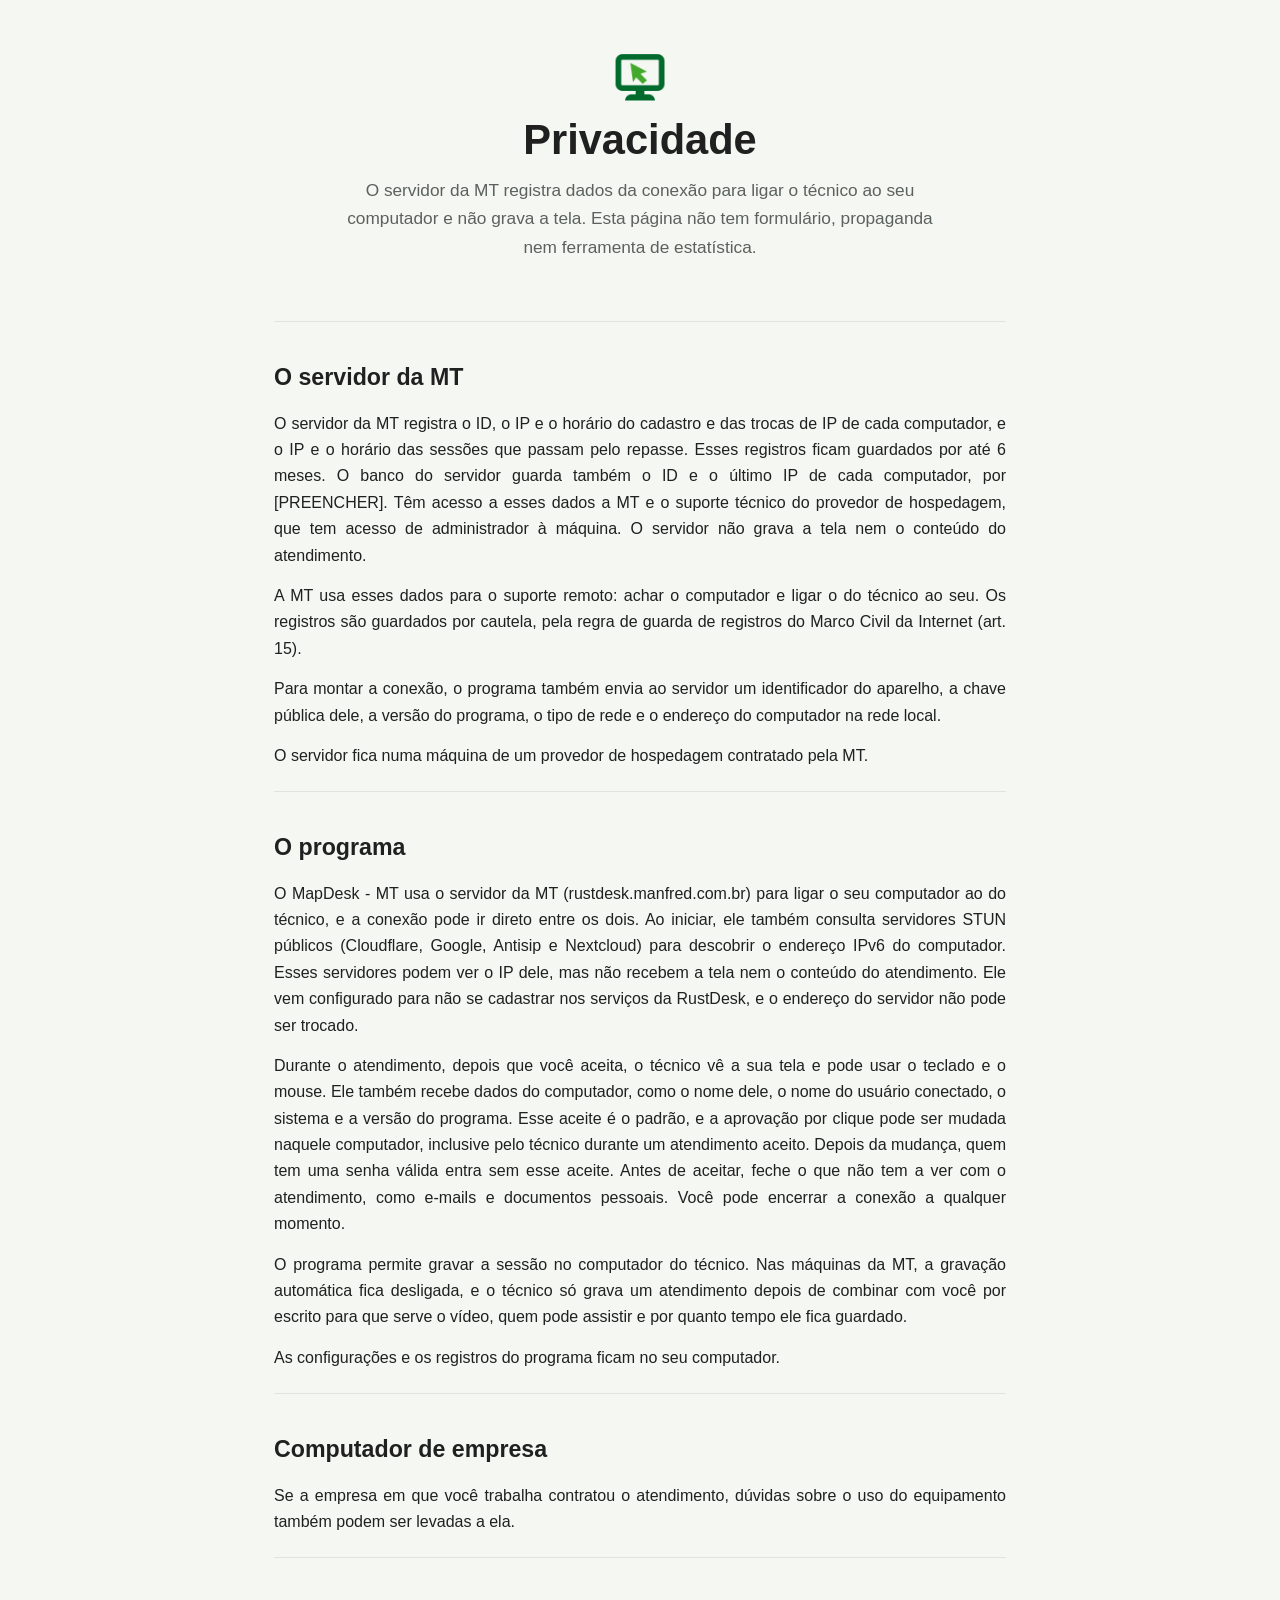
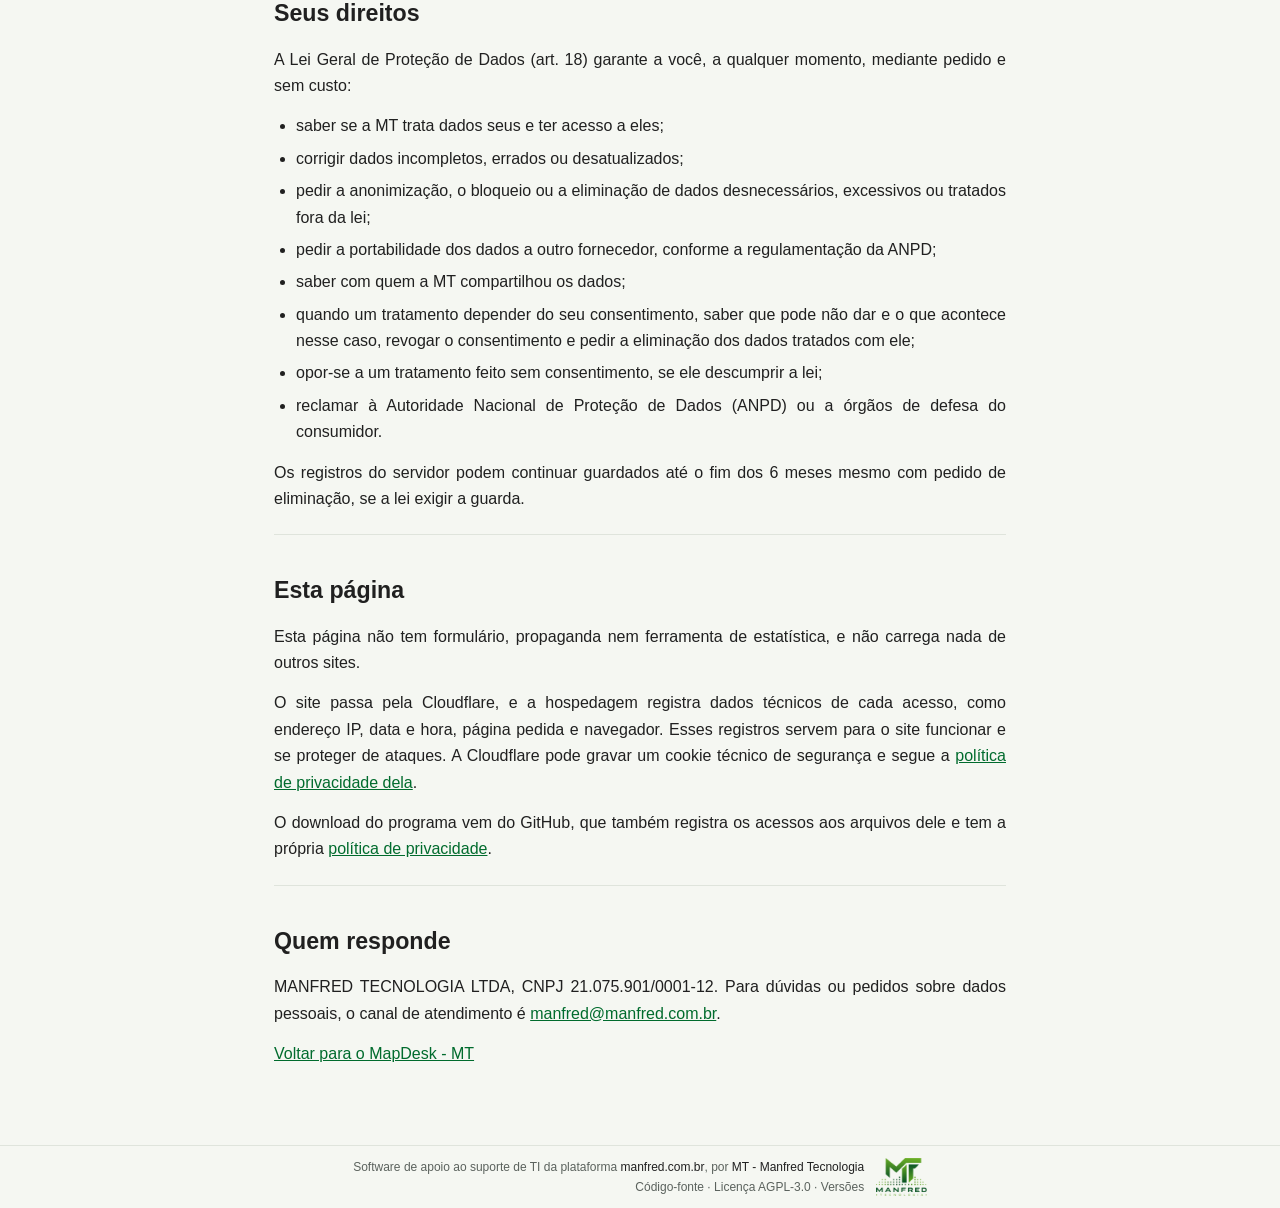
==== public/privacidade.html @ 46d17779 "Ajusta a pagina ao que o servidor registra de fato A conferencia do VPS-MT mostrou que o servidor na" ====
<!DOCTYPE html>
<html lang="pt-BR">
<head>
<meta charset="utf-8">
<meta name="viewport" content="width=device-width, initial-scale=1">
<title>Privacidade - MapDesk - MT</title>
<meta name="description" content="O que o MapDesk - MT, o servidor da MT e esta página fazem com dados: o servidor registra ID, IP e horário do cadastro e das sessões por repasse, e não grava a tela.">
<link rel="icon" type="image/png" href="imagens/mapdesk.png">
<link rel="canonical" href="https://mapdesk.manfred.com.br/privacidade.html">
<link rel="stylesheet" href="css/site.css">
</head>
<body>

<main>

<header class="topo">
  <a href="./"><img class="topo__simbolo" src="imagens/mapdesk.png" alt="MapDesk - MT, página inicial" width="56" height="56"></a>
  <h1>Privacidade</h1>
  <p class="topo__frase">O servidor da MT registra dados da conexão para ligar o técnico ao seu computador e não grava a tela. Esta página não tem formulário, propaganda nem ferramenta de estatística.</p>
</header>

<section>
  <h2>O servidor da MT</h2>
  <p>O servidor da MT registra o ID, o IP e o horário do cadastro e das trocas de IP de cada computador, e o IP e o horário das sessões que passam pelo repasse. Esses registros ficam guardados por até 6 meses. O banco do servidor guarda também o ID e o último IP de cada computador, por [PREENCHER]. Têm acesso a esses dados a MT e o suporte técnico do provedor de hospedagem, que tem acesso de administrador à máquina. O servidor não grava a tela nem o conteúdo do atendimento.</p>
  <p>A MT usa esses dados para o suporte remoto: achar o computador e ligar o do técnico ao seu. Os registros são guardados por cautela, pela regra de guarda de registros do Marco Civil da Internet (art. 15).</p>
  <p>Para montar a conexão, o programa também envia ao servidor um identificador do aparelho, a chave pública dele, a versão do programa, o tipo de rede e o endereço do computador na rede local.</p>
  <p>O servidor fica numa máquina de um provedor de hospedagem contratado pela MT.</p>
</section>

<section>
  <h2>O programa</h2>
  <p>O MapDesk - MT usa o servidor da MT (rustdesk.manfred.com.br) para ligar o seu computador ao do técnico, e a conexão pode ir direto entre os dois. Ao iniciar, ele também consulta servidores STUN públicos (Cloudflare, Google, Antisip e Nextcloud) para descobrir o endereço IPv6 do computador. Esses servidores podem ver o IP dele, mas não recebem a tela nem o conteúdo do atendimento. Ele vem configurado para não se cadastrar nos serviços da RustDesk, e o endereço do servidor não pode ser trocado.</p>
  <p>Durante o atendimento, depois que você aceita, o técnico vê a sua tela e pode usar o teclado e o mouse. Ele também recebe dados do computador, como o nome dele, o nome do usuário conectado, o sistema e a versão do programa. Esse aceite é o padrão, e a aprovação por clique pode ser mudada naquele computador, inclusive pelo técnico durante um atendimento aceito. Depois da mudança, quem tem uma senha válida entra sem esse aceite. Antes de aceitar, feche o que não tem a ver com o atendimento, como e-mails e documentos pessoais. Você pode encerrar a conexão a qualquer momento.</p>
  <p>O programa permite gravar a sessão no computador do técnico. Nas máquinas da MT, a gravação automática fica desligada, e o técnico só grava um atendimento depois de combinar com você por escrito para que serve o vídeo, quem pode assistir e por quanto tempo ele fica guardado.</p>
  <p>As configurações e os registros do programa ficam no seu computador.</p>
</section>

<section>
  <h2>Computador de empresa</h2>
  <p>Se a empresa em que você trabalha contratou o atendimento, dúvidas sobre o uso do equipamento também podem ser levadas a ela.</p>
</section>

<section>
  <h2>Seus direitos</h2>
  <p>A Lei Geral de Proteção de Dados (art. 18) garante a você, a qualquer momento, mediante pedido e sem custo:</p>
  <ul>
    <li>saber se a MT trata dados seus e ter acesso a eles;</li>
    <li>corrigir dados incompletos, errados ou desatualizados;</li>
    <li>pedir a anonimização, o bloqueio ou a eliminação de dados desnecessários, excessivos ou tratados fora da lei;</li>
    <li>pedir a portabilidade dos dados a outro fornecedor, conforme a regulamentação da ANPD;</li>
    <li>saber com quem a MT compartilhou os dados;</li>
    <li>quando um tratamento depender do seu consentimento, saber que pode não dar e o que acontece nesse caso, revogar o consentimento e pedir a eliminação dos dados tratados com ele;</li>
    <li>opor-se a um tratamento feito sem consentimento, se ele descumprir a lei;</li>
    <li>reclamar à Autoridade Nacional de Proteção de Dados (ANPD) ou a órgãos de defesa do consumidor.</li>
  </ul>
  <p>Os registros do servidor podem continuar guardados até o fim dos 6 meses mesmo com pedido de eliminação, se a lei exigir a guarda.</p>
</section>

<section>
  <h2>Esta página</h2>
  <p>Esta página não tem formulário, propaganda nem ferramenta de estatística, e não carrega nada de outros sites.</p>
  <p>O site passa pela Cloudflare, e a hospedagem registra dados técnicos de cada acesso, como endereço IP, data e hora, página pedida e navegador. Esses registros servem para o site funcionar e se proteger de ataques. A Cloudflare pode gravar um cookie técnico de segurança e segue a <a href="https://www.cloudflare.com/pt-br/privacypolicy/">política de privacidade dela</a>.</p>
  <p>O download do programa vem do GitHub, que também registra os acessos aos arquivos dele e tem a própria <a href="https://docs.github.com/pt/site-policy/privacy-policies/github-general-privacy-statement">política de privacidade</a>.</p>
</section>

<section>
  <h2>Quem responde</h2>
  <p>MANFRED TECNOLOGIA LTDA, CNPJ 21.075.901/0001-12. Para dúvidas ou pedidos sobre dados pessoais, o canal de atendimento é <a href="mailto:manfred@manfred.com.br">manfred@manfred.com.br</a>.</p>
  <p><a href="./">Voltar para o MapDesk - MT</a></p>
</section>

</main>

<footer class="rodape">
  <div class="rodape__base">
    <div class="rodape__credito">
      <p>Software de apoio ao suporte de TI da plataforma <a href="https://www.manfred.com.br" target="_blank" rel="noopener"><strong>manfred.com.br</strong></a>, por <a href="https://www.manfred.com.br" target="_blank" rel="noopener"><strong>MT - Manfred Tecnologia</strong></a></p>
      <p>
        <a href="https://github.com/manfredjr/mapdesk-mt/tree/1.5.0-mt.1">Código-fonte</a> &middot;
        <a href="https://github.com/manfredjr/mapdesk-mt/blob/1.5.0-mt.1/LICENCE">Licença AGPL-3.0</a> &middot;
        <a href="https://github.com/manfredjr/mapdesk-mt/releases">Versões</a>
      </p>
    </div>
    <a class="rodape__selo" href="https://www.manfred.com.br" target="_blank" rel="noopener" aria-label="MT - Manfred Tecnologia">
      <img src="imagens/mt-logo.png" alt="MT - Manfred Tecnologia" width="85" height="64" loading="lazy">
    </a>
  </div>
</footer>

</body>
</html>
---- public/css/site.css ----
/* Estilo do site do MapDesk-MT, copiado do MapDisk - MT e com as cores da família Map:
   coluna única e estreita, texto curto, superfícies planas. Sem script: a tela amplia por link. */
:root {
  --verde-escuro: #006B2D;
  --verde: #0F8F2F;
  --verde-medio: #43A92C;
  --verde-claro: #9AD52B;
  --fundo: #f5f7f2;
  --texto: #202020;
  --suave: #5b625d;
  --borda: #dfe4dc;
  --grafite: #202020;
  --branco: #ffffff;
}
*, *::before, *::after { box-sizing: border-box; margin: 0; padding: 0; }
body {
  font-family: -apple-system, BlinkMacSystemFont, "Segoe UI", Roboto, Arial, sans-serif;
  font-size: 16px; line-height: 1.65; color: var(--texto); background: var(--fundo);
  display: flex; flex-direction: column; min-height: 100vh;
}
main { flex: 1; width: 100%; max-width: 780px; margin: 0 auto; padding: 0 24px 56px; }
img { max-width: 100%; display: block; height: auto; }
a { color: var(--verde-escuro); }

/* Topo */
.topo { text-align: center; padding: 48px 0 32px; border-bottom: 1px solid var(--borda); }
.topo__simbolo { width: 56px; height: 56px; margin: 0 auto 12px; }
.topo h1 { font-size: 2.6rem; font-weight: 800; line-height: 1.15; margin-bottom: 12px; }
.topo__frase { color: var(--suave); font-size: 1.08rem; max-width: 34em; margin: 0 auto 28px; }
.tela { margin: 0 auto 28px; max-width: 680px; }
.tela a { display: block; cursor: zoom-in; }
.tela img { width: 100%; border-radius: 10px; border: 1px solid var(--borda); }
.tela figcaption { font-size: 0.85rem; color: var(--suave); margin-top: 8px; text-align: center; }
.acoes { display: flex; justify-content: center; flex-wrap: wrap; gap: 12px; margin-bottom: 14px; }
.btn { display: inline-block; padding: 12px 26px; border-radius: 6px; font-weight: 600; text-decoration: none; border: 1px solid var(--verde-escuro); }
.btn--primario { background: var(--verde-escuro); color: var(--branco); }
.btn--primario:hover { background: var(--verde); border-color: var(--verde); }
.btn--secundario { color: var(--verde-escuro); background: var(--branco); }
.btn--secundario:hover { background: var(--fundo); }
.nota { font-size: 0.85rem; color: var(--suave); }

/* Seções */
section { padding: 36px 0 8px; border-bottom: 1px solid var(--borda); }
section:last-of-type { border-bottom: 0; }
h2 { font-size: 1.45rem; font-weight: 700; margin-bottom: 14px; }
section p { margin-bottom: 14px; }
/* Texto corrido justificado, com hifenização pelo idioma da página (lang="pt-BR").
   O topo e o rodapé continuam centralizados. */
section p, section li { text-align: justify; hyphens: auto; -webkit-hyphens: auto; }
section .tela figcaption { text-align: center; }
.itens { display: grid; grid-template-columns: repeat(2, 1fr); gap: 18px 32px; margin-bottom: 24px; }
@media (max-width: 640px) { .itens { grid-template-columns: 1fr; } .topo h1 { font-size: 2.1rem; } section p, section li { text-align: left; } .topo .nota { font-size: 0.9rem; } }
.itens h3 { font-size: 1rem; font-weight: 700; margin-bottom: 2px; }
.itens p { color: var(--suave); font-size: 0.95rem; margin: 0; text-align: left; }
ol, ul { padding-left: 22px; margin-bottom: 14px; }
li { margin-bottom: 6px; }
pre { background: var(--grafite); color: #e8f5d8; border-radius: 8px; padding: 14px 16px; overflow-x: auto; margin-bottom: 16px; font: 0.9rem/1.6 Consolas, "Courier New", monospace; }

/* Rodapé: fundo da página, linha fina em cima, letra pequena na cor apagada e o logo da MT ao lado */
.rodape { border-top: 1px solid var(--borda); color: var(--suave); }
.rodape a { color: var(--suave); text-decoration: none; }
.rodape a:hover { text-decoration: underline; }
.rodape__base { padding: 12px 16px; font-size: 0.75rem; display: flex; align-items: center; justify-content: center; gap: 12px; flex-wrap: wrap; max-width: 780px; margin: 0 auto; }
.rodape__credito { text-align: right; line-height: 1.5; }
.rodape__credito p + p { margin-top: 2px; }
.rodape__credito strong { color: var(--texto); font-weight: 500; }
/* O logo tem a altura das duas linhas do crédito: 2 x 1.5em mais 2px entre elas. */
.rodape__selo { display: flex; align-items: center; }
.rodape__selo img { height: calc(3em + 2px); width: auto; }
@media (max-width: 600px) { .rodape__credito { text-align: center; } .rodape__selo { order: -1; } }

/* Aviso em destaque, com a faixa no verde do cursor do símbolo */
.aviso { border-left: 4px solid var(--verde-medio); padding-left: 14px; }
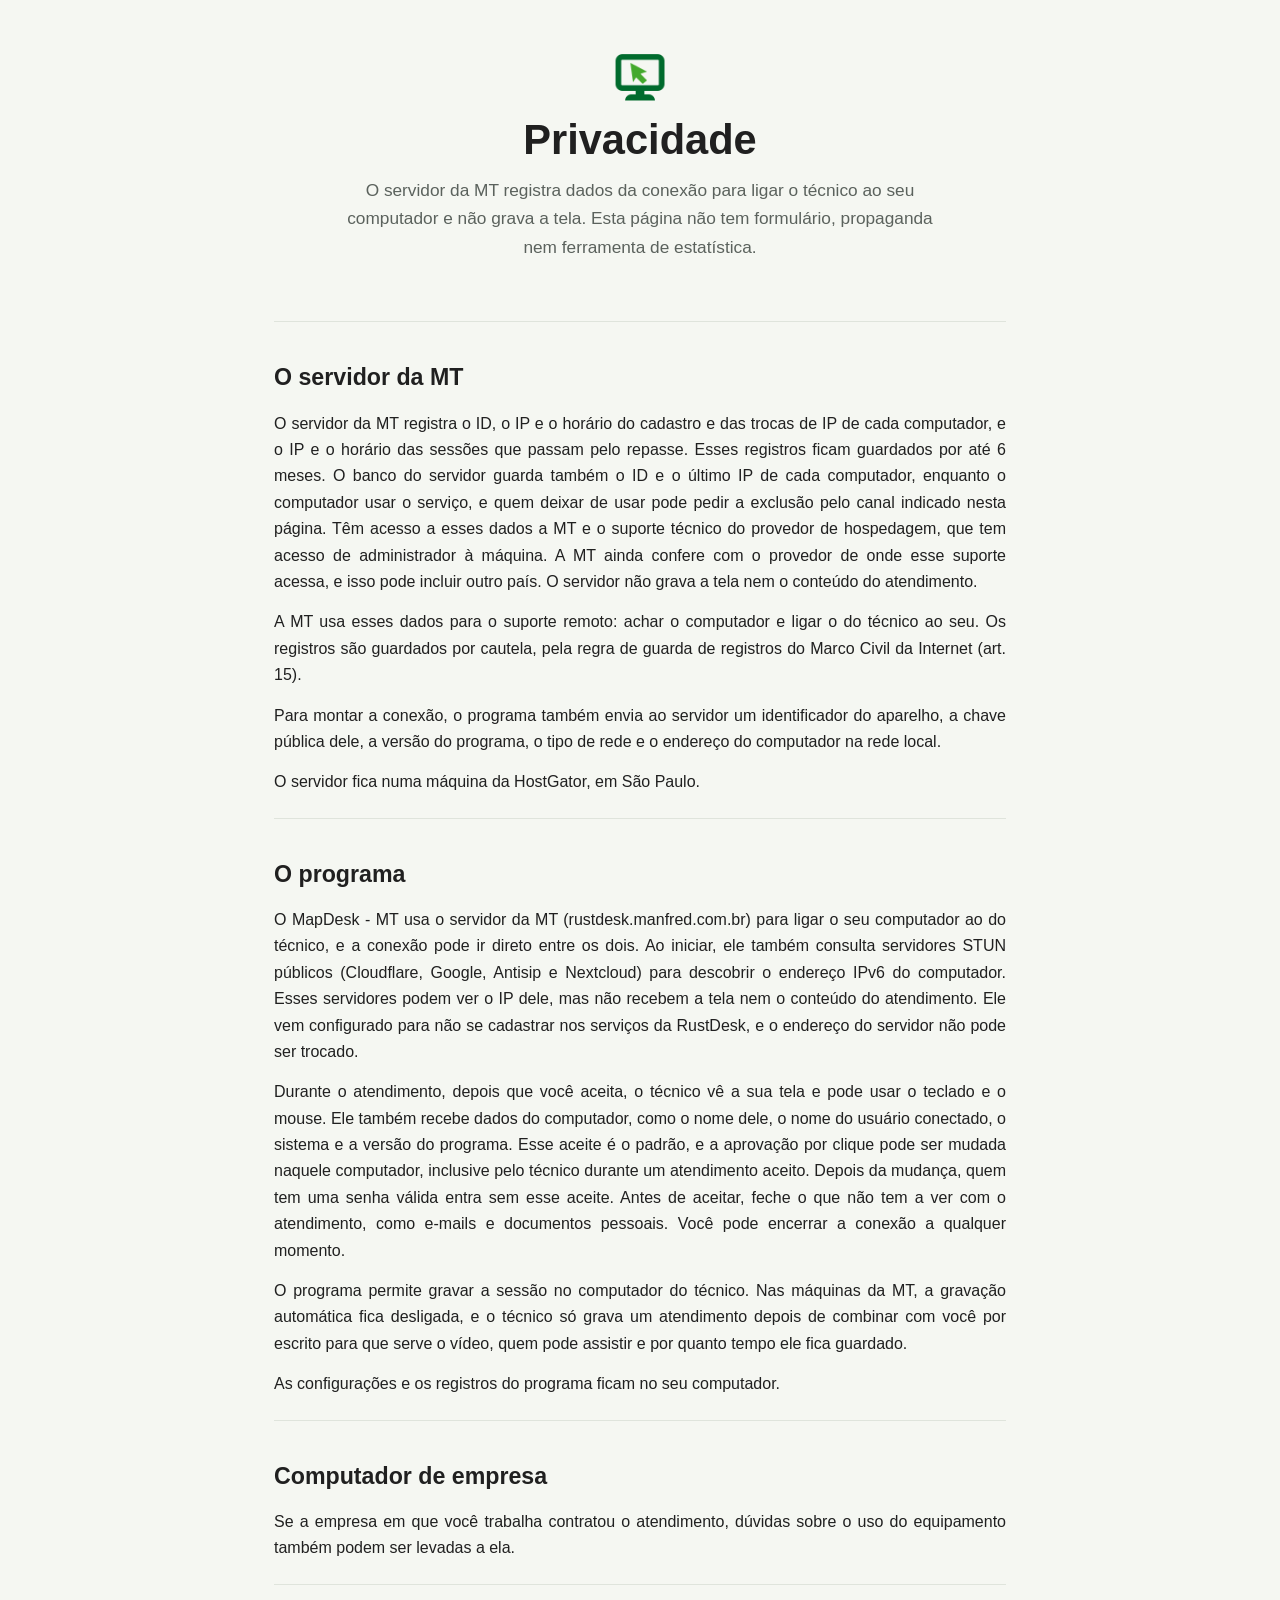
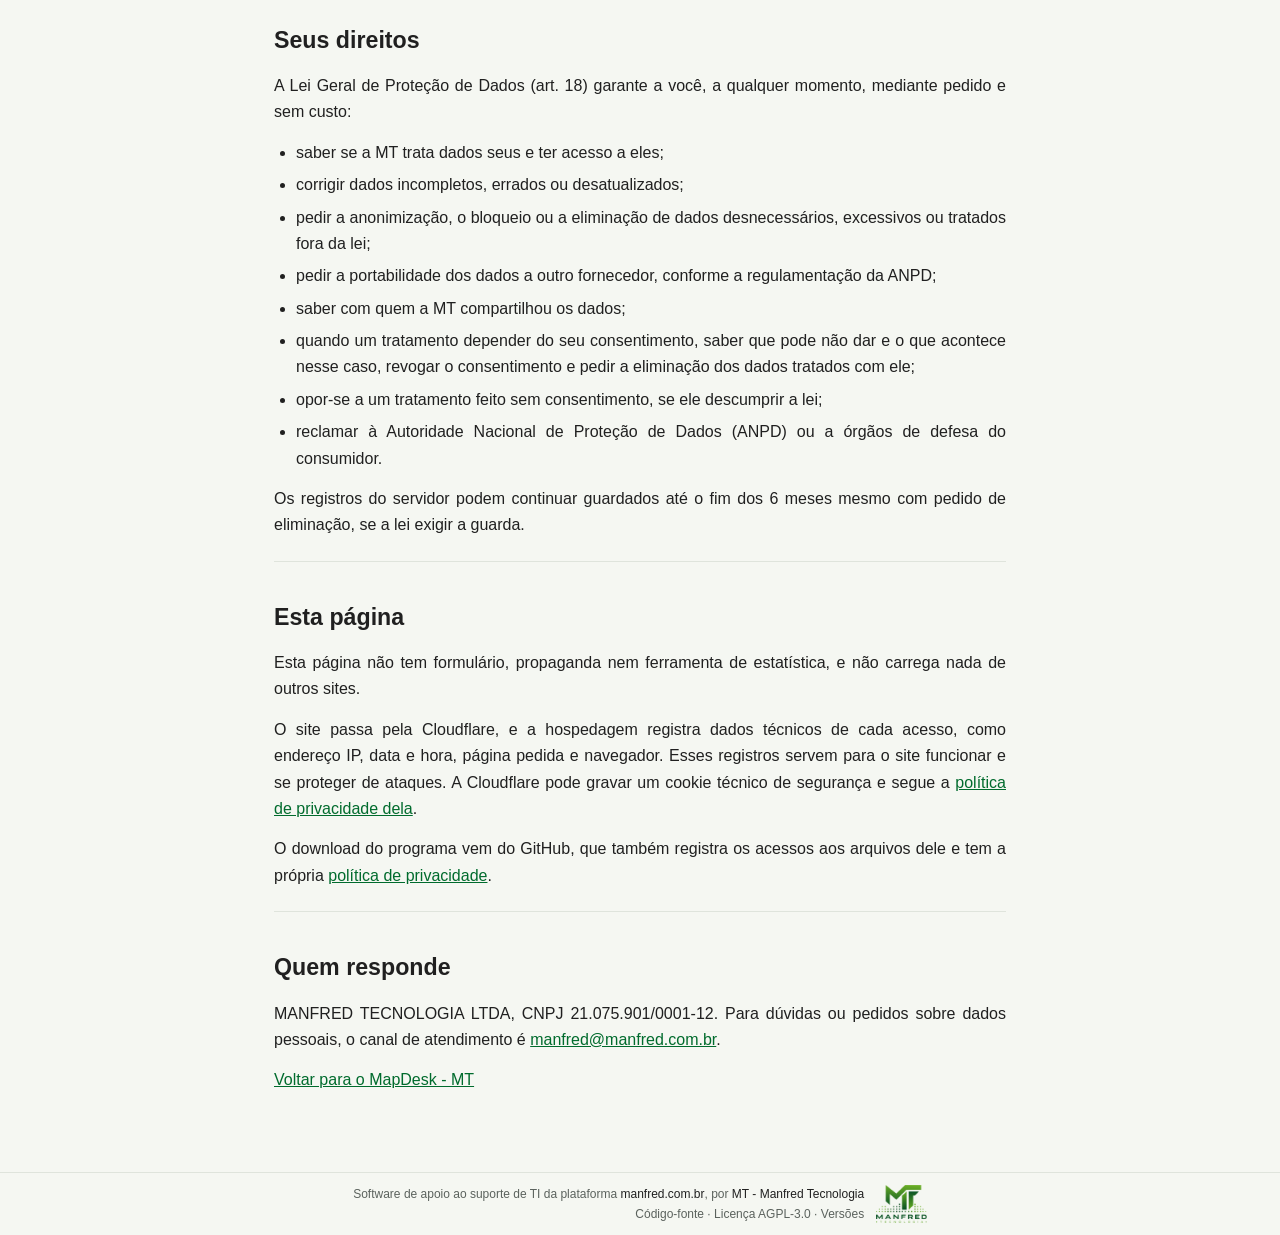
==== commit 6c6598d4: "Fecha os itens do portao que dependiam de texto Cria os avisos de terceiros, que passam a ir no paco" ====
--- a/public/privacidade.html
+++ b/public/privacidade.html
@@ -21,10 +21,10 @@
 
 <section>
   <h2>O servidor da MT</h2>
-  <p>O servidor da MT registra o ID, o IP e o horário do cadastro e das trocas de IP de cada computador, e o IP e o horário das sessões que passam pelo repasse. Esses registros ficam guardados por até 6 meses. O banco do servidor guarda também o ID e o último IP de cada computador, por [PREENCHER]. Têm acesso a esses dados a MT e o suporte técnico do provedor de hospedagem, que tem acesso de administrador à máquina. O servidor não grava a tela nem o conteúdo do atendimento.</p>
+  <p>O servidor da MT registra o ID, o IP e o horário do cadastro e das trocas de IP de cada computador, e o IP e o horário das sessões que passam pelo repasse. Esses registros ficam guardados por até 6 meses. O banco do servidor guarda também o ID e o último IP de cada computador, enquanto o computador usar o serviço, e quem deixar de usar pode pedir a exclusão pelo canal indicado nesta página. Têm acesso a esses dados a MT e o suporte técnico do provedor de hospedagem, que tem acesso de administrador à máquina. A MT ainda confere com o provedor de onde esse suporte acessa, e isso pode incluir outro país. O servidor não grava a tela nem o conteúdo do atendimento.</p>
   <p>A MT usa esses dados para o suporte remoto: achar o computador e ligar o do técnico ao seu. Os registros são guardados por cautela, pela regra de guarda de registros do Marco Civil da Internet (art. 15).</p>
   <p>Para montar a conexão, o programa também envia ao servidor um identificador do aparelho, a chave pública dele, a versão do programa, o tipo de rede e o endereço do computador na rede local.</p>
-  <p>O servidor fica numa máquina de um provedor de hospedagem contratado pela MT.</p>
+  <p>O servidor fica numa máquina da HostGator, em São Paulo.</p>
 </section>
 
 <section>
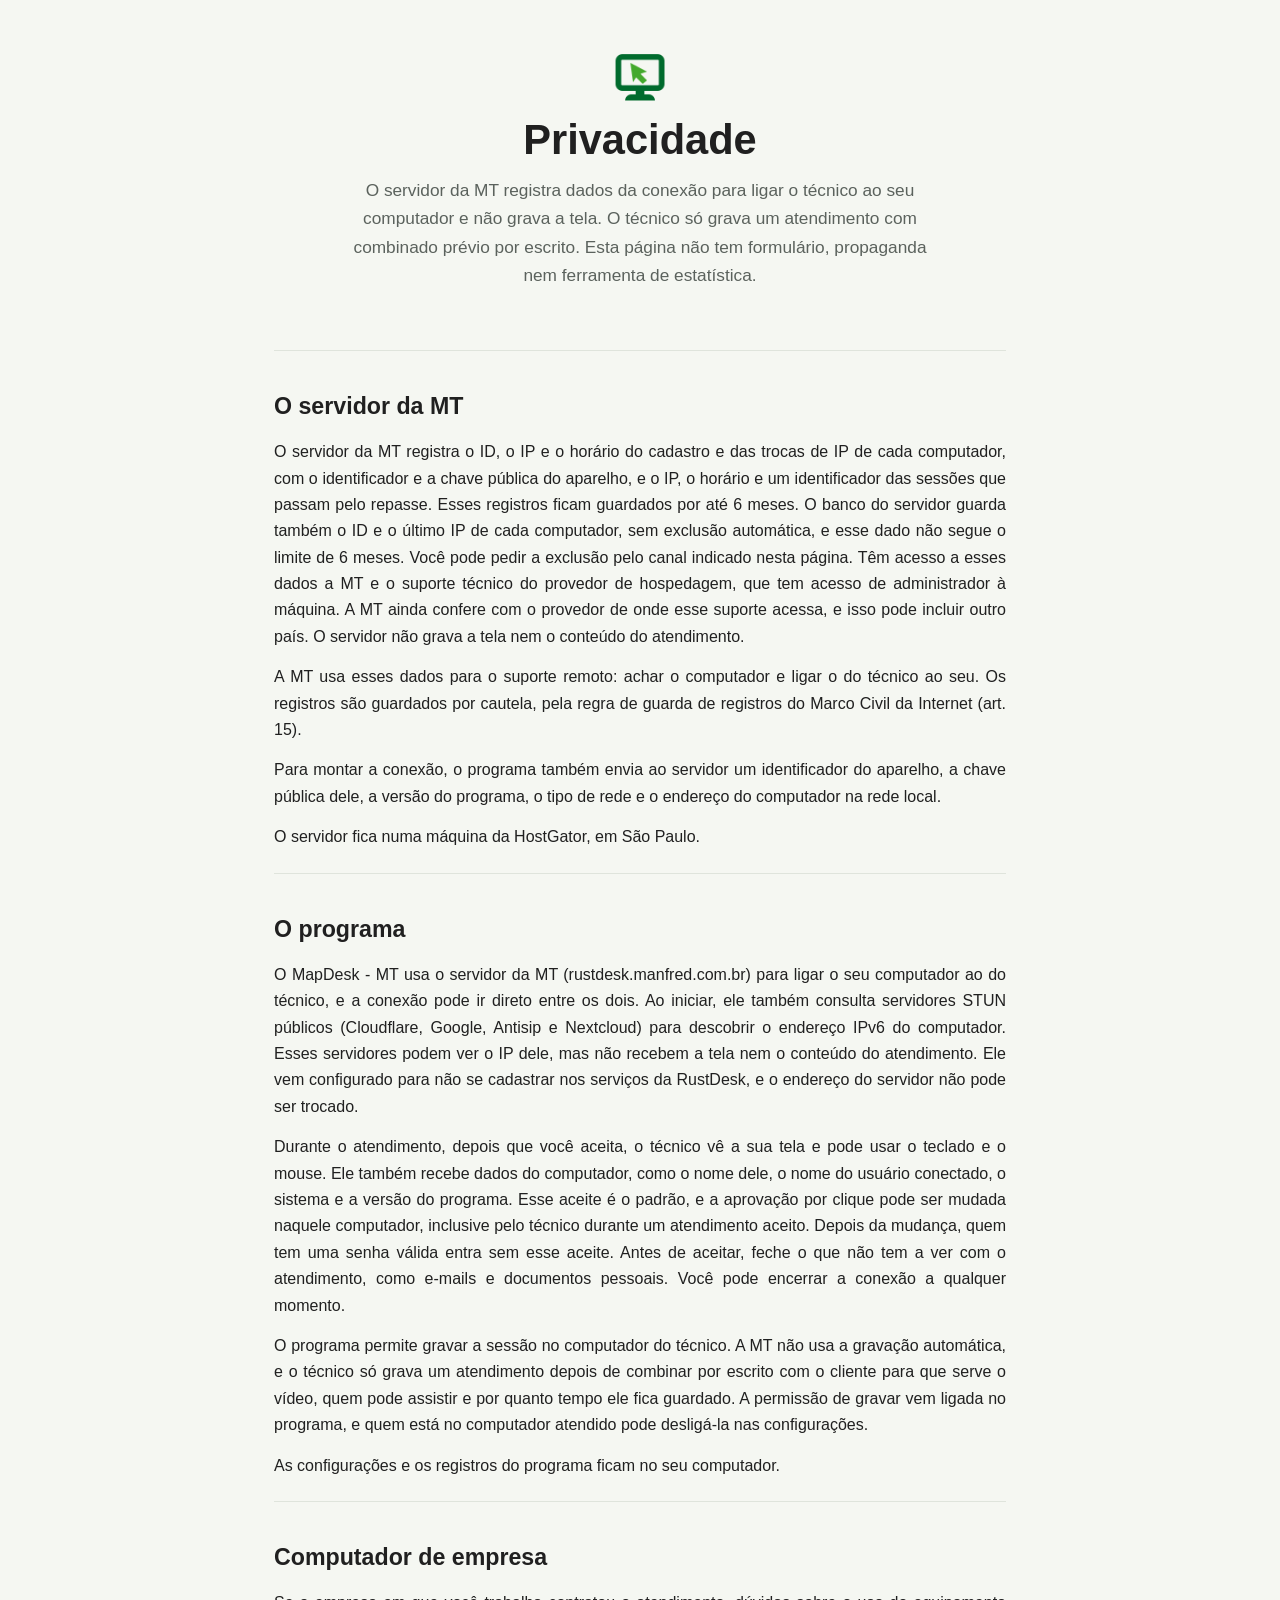
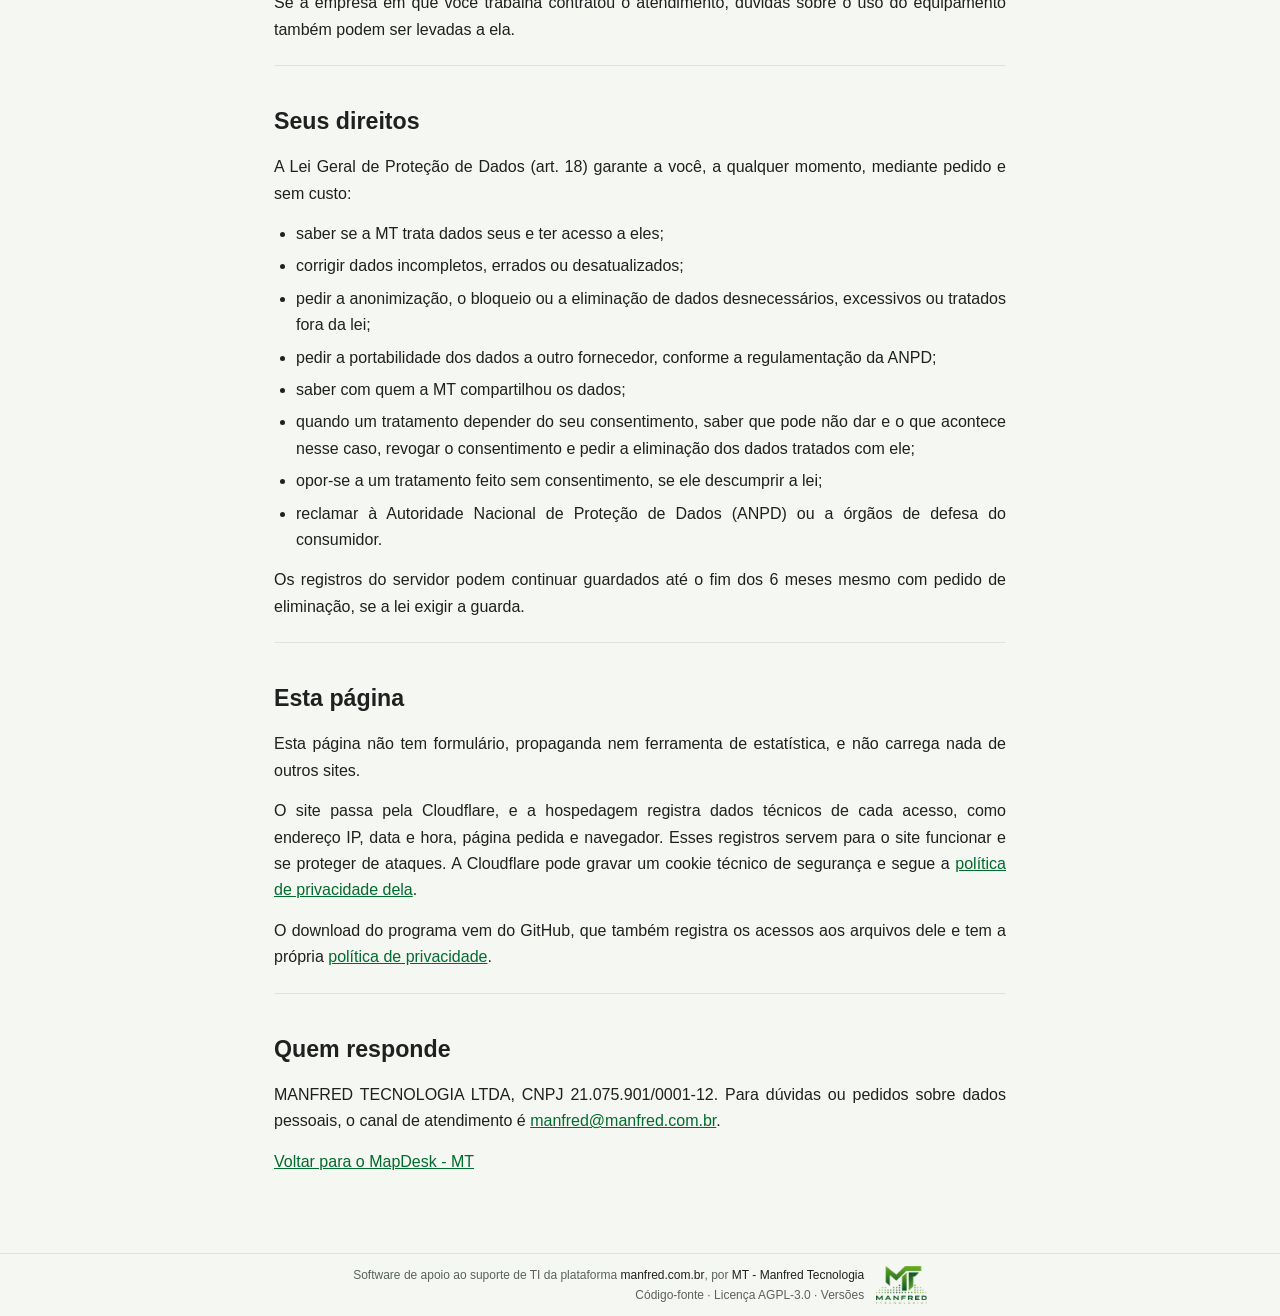
==== commit 0e86cd77: "Corrige o que a revisao do portao apontou A pagina deixa de prometer prazo e estado que nao foram co" ====
--- a/public/privacidade.html
+++ b/public/privacidade.html
@@ -4,7 +4,7 @@
 <meta charset="utf-8">
 <meta name="viewport" content="width=device-width, initial-scale=1">
 <title>Privacidade - MapDesk - MT</title>
-<meta name="description" content="O que o MapDesk - MT, o servidor da MT e esta página fazem com dados: o servidor registra ID, IP e horário do cadastro e das sessões por repasse, e não grava a tela.">
+<meta name="description" content="O que o MapDesk - MT, o servidor da MT e esta página fazem com dados: o servidor registra ID, IP e horário do cadastro e das trocas de IP, e IP e horário das sessões por repasse. Ele não grava a tela, e o técnico só grava com combinado por escrito.">
 <link rel="icon" type="image/png" href="imagens/mapdesk.png">
 <link rel="canonical" href="https://mapdesk.manfred.com.br/privacidade.html">
 <link rel="stylesheet" href="css/site.css">
@@ -16,12 +16,12 @@
 <header class="topo">
   <a href="./"><img class="topo__simbolo" src="imagens/mapdesk.png" alt="MapDesk - MT, página inicial" width="56" height="56"></a>
   <h1>Privacidade</h1>
-  <p class="topo__frase">O servidor da MT registra dados da conexão para ligar o técnico ao seu computador e não grava a tela. Esta página não tem formulário, propaganda nem ferramenta de estatística.</p>
+  <p class="topo__frase">O servidor da MT registra dados da conexão para ligar o técnico ao seu computador e não grava a tela. O técnico só grava um atendimento com combinado prévio por escrito. Esta página não tem formulário, propaganda nem ferramenta de estatística.</p>
 </header>
 
 <section>
   <h2>O servidor da MT</h2>
-  <p>O servidor da MT registra o ID, o IP e o horário do cadastro e das trocas de IP de cada computador, e o IP e o horário das sessões que passam pelo repasse. Esses registros ficam guardados por até 6 meses. O banco do servidor guarda também o ID e o último IP de cada computador, enquanto o computador usar o serviço, e quem deixar de usar pode pedir a exclusão pelo canal indicado nesta página. Têm acesso a esses dados a MT e o suporte técnico do provedor de hospedagem, que tem acesso de administrador à máquina. A MT ainda confere com o provedor de onde esse suporte acessa, e isso pode incluir outro país. O servidor não grava a tela nem o conteúdo do atendimento.</p>
+  <p>O servidor da MT registra o ID, o IP e o horário do cadastro e das trocas de IP de cada computador, com o identificador e a chave pública do aparelho, e o IP, o horário e um identificador das sessões que passam pelo repasse. Esses registros ficam guardados por até 6 meses. O banco do servidor guarda também o ID e o último IP de cada computador, sem exclusão automática, e esse dado não segue o limite de 6 meses. Você pode pedir a exclusão pelo canal indicado nesta página. Têm acesso a esses dados a MT e o suporte técnico do provedor de hospedagem, que tem acesso de administrador à máquina. A MT ainda confere com o provedor de onde esse suporte acessa, e isso pode incluir outro país. O servidor não grava a tela nem o conteúdo do atendimento.</p>
   <p>A MT usa esses dados para o suporte remoto: achar o computador e ligar o do técnico ao seu. Os registros são guardados por cautela, pela regra de guarda de registros do Marco Civil da Internet (art. 15).</p>
   <p>Para montar a conexão, o programa também envia ao servidor um identificador do aparelho, a chave pública dele, a versão do programa, o tipo de rede e o endereço do computador na rede local.</p>
   <p>O servidor fica numa máquina da HostGator, em São Paulo.</p>
@@ -31,7 +31,7 @@
   <h2>O programa</h2>
   <p>O MapDesk - MT usa o servidor da MT (rustdesk.manfred.com.br) para ligar o seu computador ao do técnico, e a conexão pode ir direto entre os dois. Ao iniciar, ele também consulta servidores STUN públicos (Cloudflare, Google, Antisip e Nextcloud) para descobrir o endereço IPv6 do computador. Esses servidores podem ver o IP dele, mas não recebem a tela nem o conteúdo do atendimento. Ele vem configurado para não se cadastrar nos serviços da RustDesk, e o endereço do servidor não pode ser trocado.</p>
   <p>Durante o atendimento, depois que você aceita, o técnico vê a sua tela e pode usar o teclado e o mouse. Ele também recebe dados do computador, como o nome dele, o nome do usuário conectado, o sistema e a versão do programa. Esse aceite é o padrão, e a aprovação por clique pode ser mudada naquele computador, inclusive pelo técnico durante um atendimento aceito. Depois da mudança, quem tem uma senha válida entra sem esse aceite. Antes de aceitar, feche o que não tem a ver com o atendimento, como e-mails e documentos pessoais. Você pode encerrar a conexão a qualquer momento.</p>
-  <p>O programa permite gravar a sessão no computador do técnico. Nas máquinas da MT, a gravação automática fica desligada, e o técnico só grava um atendimento depois de combinar com você por escrito para que serve o vídeo, quem pode assistir e por quanto tempo ele fica guardado.</p>
+  <p>O programa permite gravar a sessão no computador do técnico. A MT não usa a gravação automática, e o técnico só grava um atendimento depois de combinar por escrito com o cliente para que serve o vídeo, quem pode assistir e por quanto tempo ele fica guardado. A permissão de gravar vem ligada no programa, e quem está no computador atendido pode desligá-la nas configurações.</p>
   <p>As configurações e os registros do programa ficam no seu computador.</p>
 </section>
 
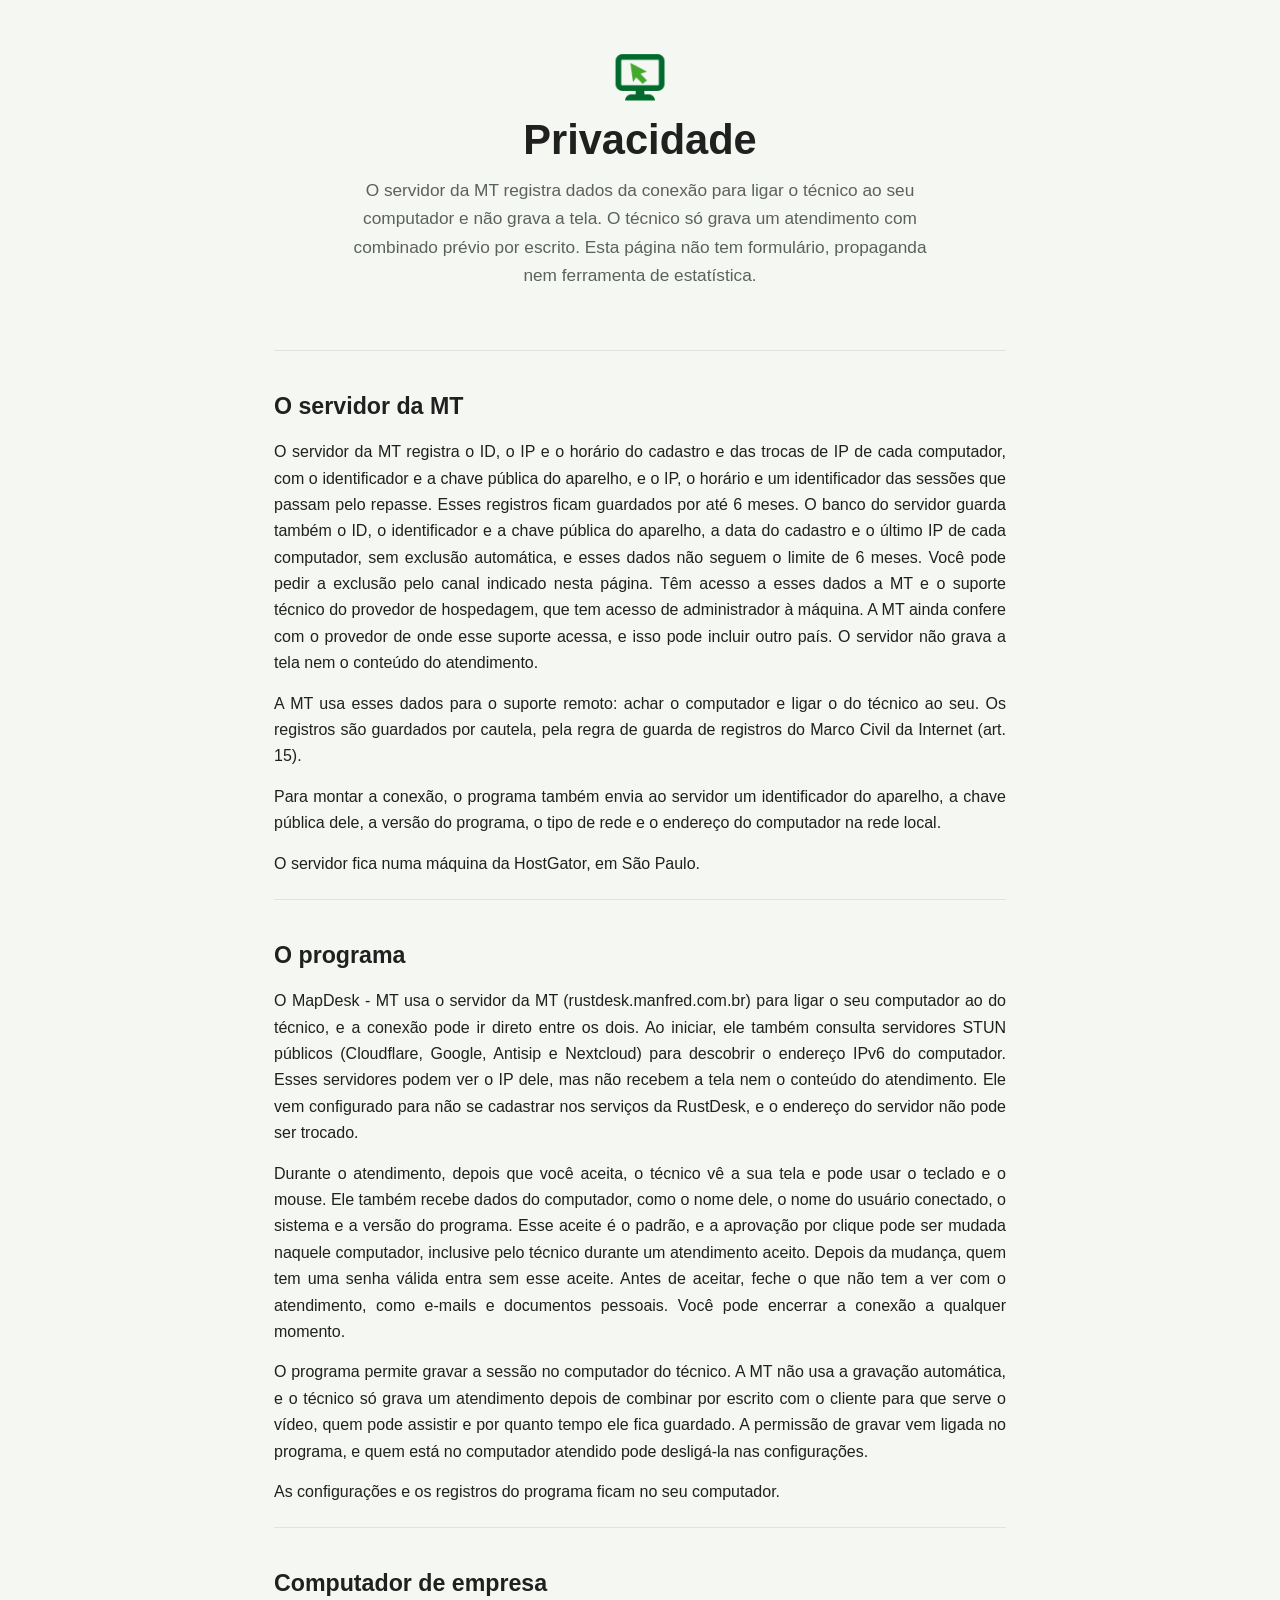
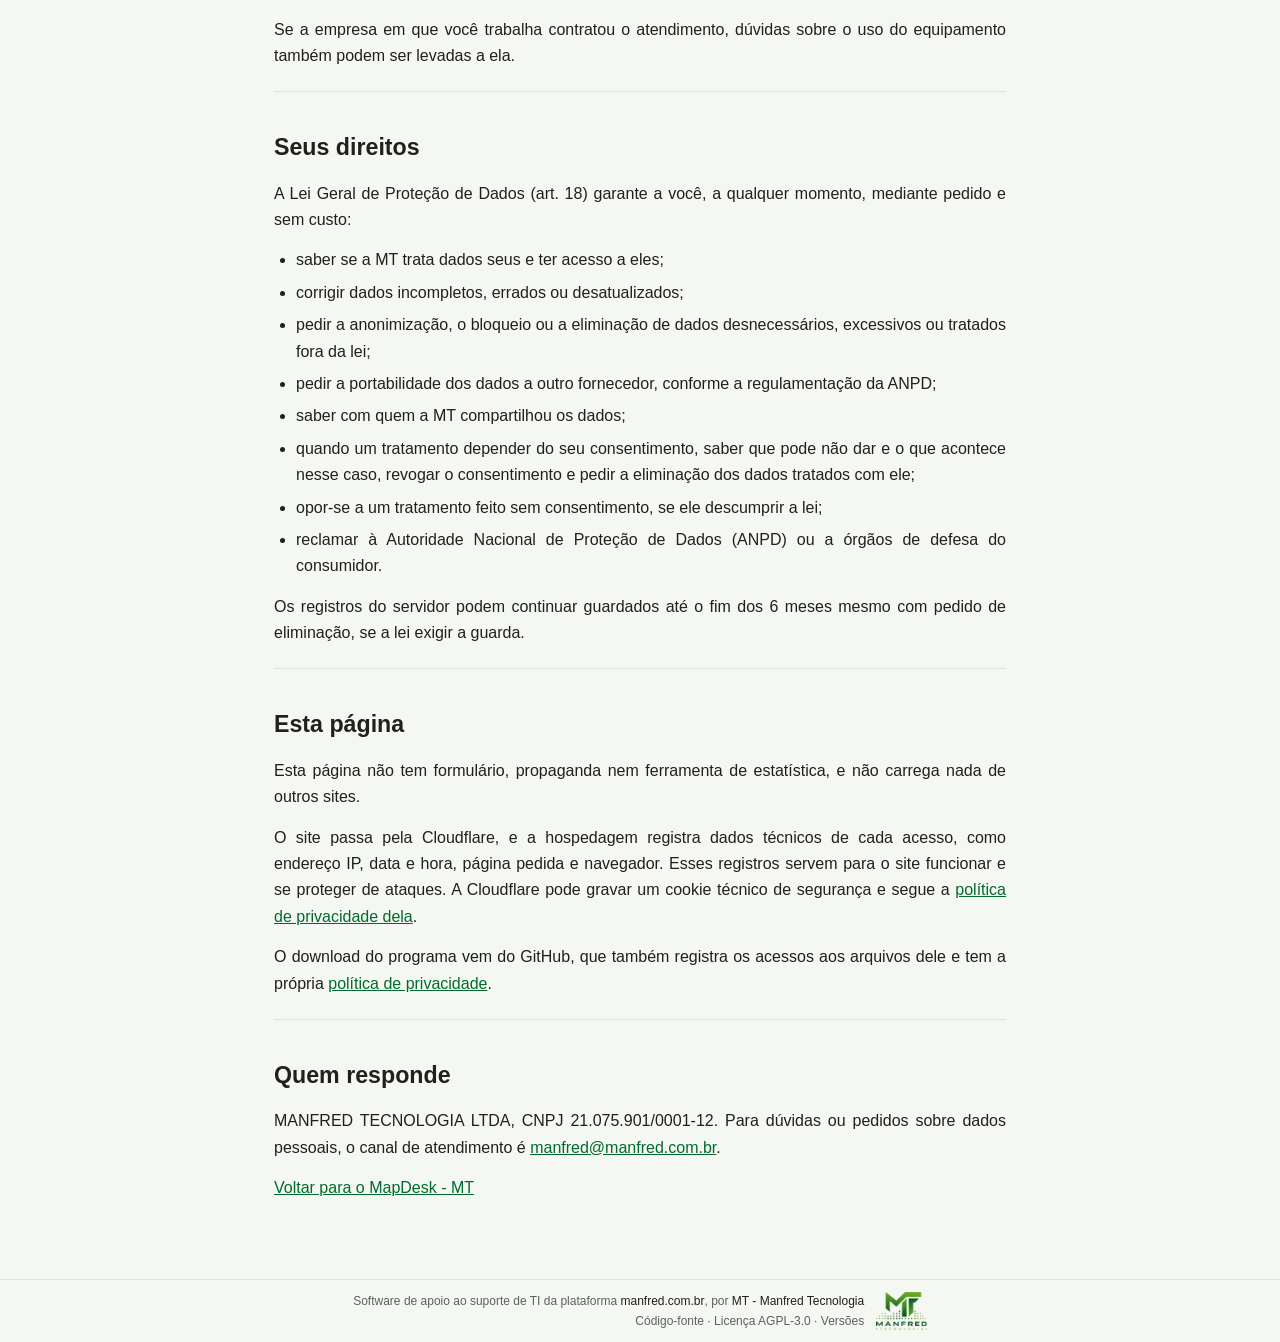
==== commit bb098448: "Lista na pagina o que o banco do servidor guarda A leitura em producao do VPS-MT mostrou mais campos" ====
--- a/public/privacidade.html
+++ b/public/privacidade.html
@@ -21,7 +21,7 @@
 
 <section>
   <h2>O servidor da MT</h2>
-  <p>O servidor da MT registra o ID, o IP e o horário do cadastro e das trocas de IP de cada computador, com o identificador e a chave pública do aparelho, e o IP, o horário e um identificador das sessões que passam pelo repasse. Esses registros ficam guardados por até 6 meses. O banco do servidor guarda também o ID e o último IP de cada computador, sem exclusão automática, e esse dado não segue o limite de 6 meses. Você pode pedir a exclusão pelo canal indicado nesta página. Têm acesso a esses dados a MT e o suporte técnico do provedor de hospedagem, que tem acesso de administrador à máquina. A MT ainda confere com o provedor de onde esse suporte acessa, e isso pode incluir outro país. O servidor não grava a tela nem o conteúdo do atendimento.</p>
+  <p>O servidor da MT registra o ID, o IP e o horário do cadastro e das trocas de IP de cada computador, com o identificador e a chave pública do aparelho, e o IP, o horário e um identificador das sessões que passam pelo repasse. Esses registros ficam guardados por até 6 meses. O banco do servidor guarda também o ID, o identificador e a chave pública do aparelho, a data do cadastro e o último IP de cada computador, sem exclusão automática, e esses dados não seguem o limite de 6 meses. Você pode pedir a exclusão pelo canal indicado nesta página. Têm acesso a esses dados a MT e o suporte técnico do provedor de hospedagem, que tem acesso de administrador à máquina. A MT ainda confere com o provedor de onde esse suporte acessa, e isso pode incluir outro país. O servidor não grava a tela nem o conteúdo do atendimento.</p>
   <p>A MT usa esses dados para o suporte remoto: achar o computador e ligar o do técnico ao seu. Os registros são guardados por cautela, pela regra de guarda de registros do Marco Civil da Internet (art. 15).</p>
   <p>Para montar a conexão, o programa também envia ao servidor um identificador do aparelho, a chave pública dele, a versão do programa, o tipo de rede e o endereço do computador na rede local.</p>
   <p>O servidor fica numa máquina da HostGator, em São Paulo.</p>
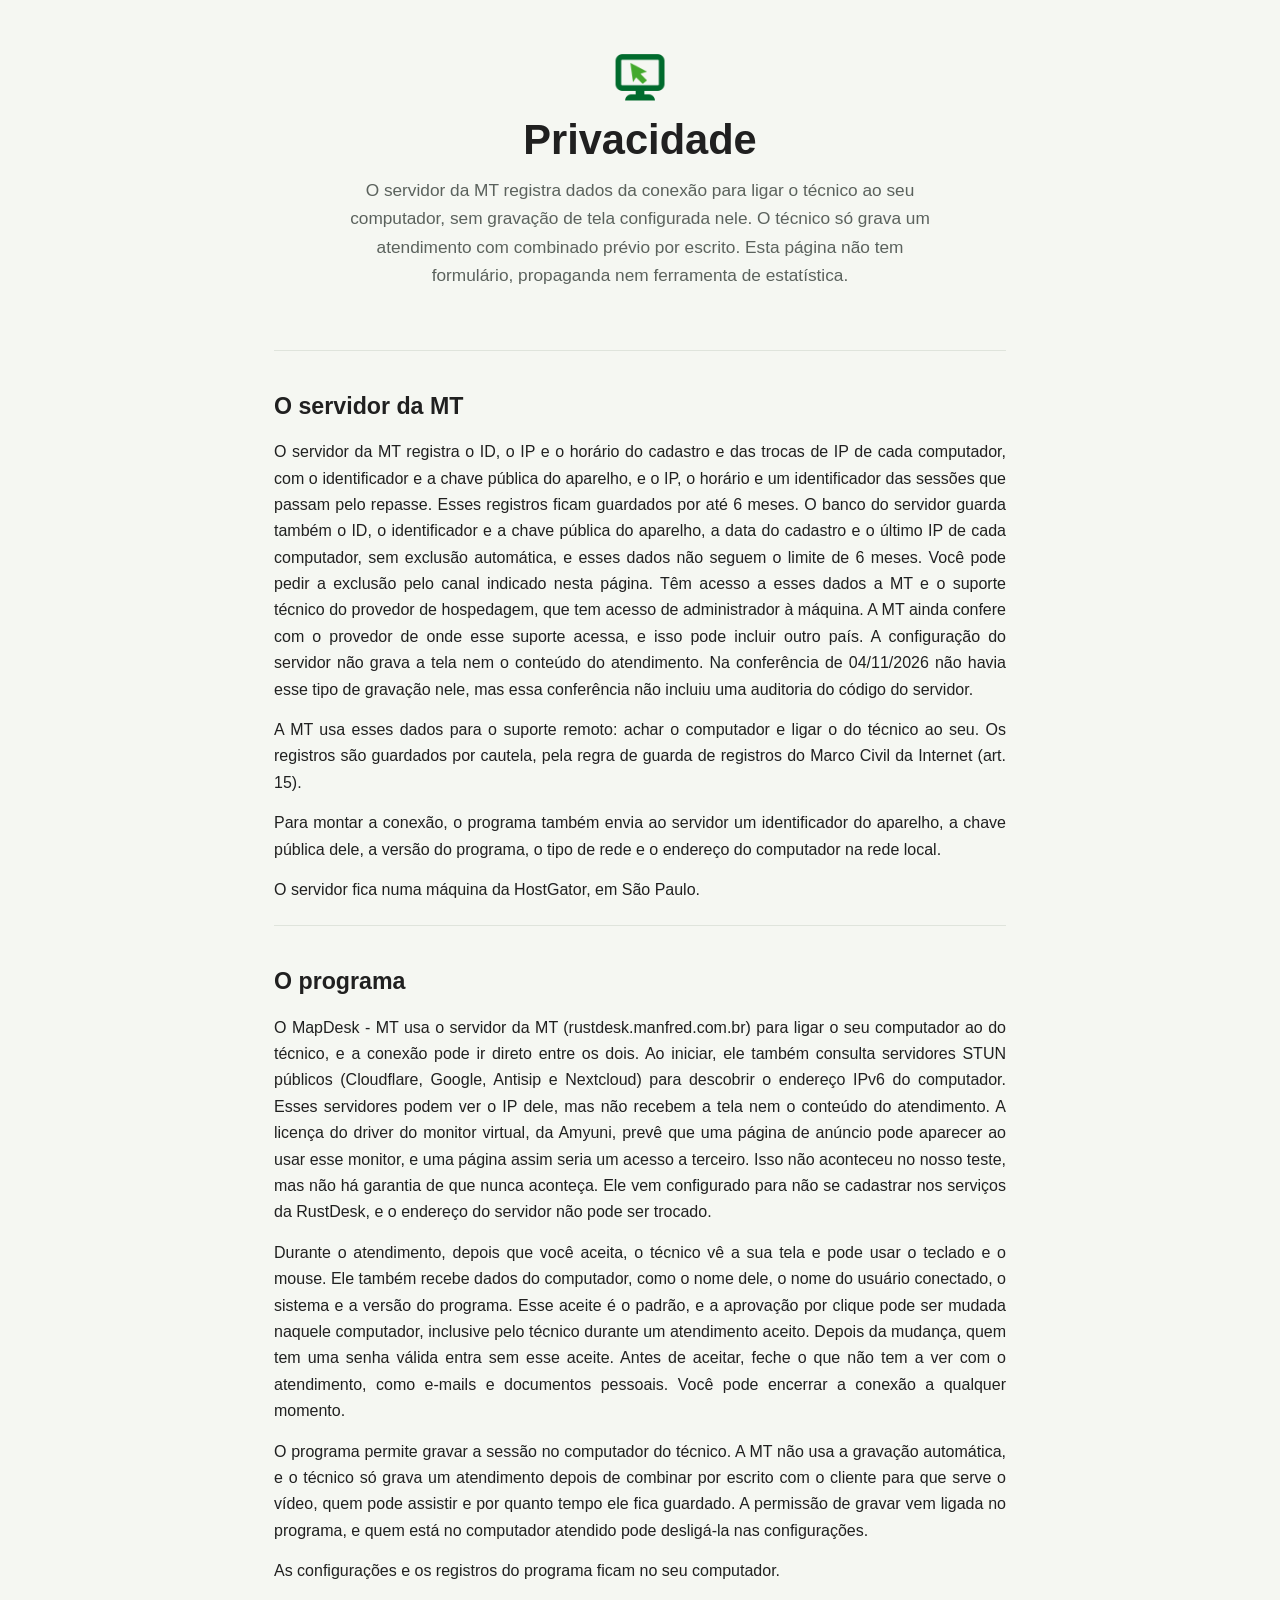
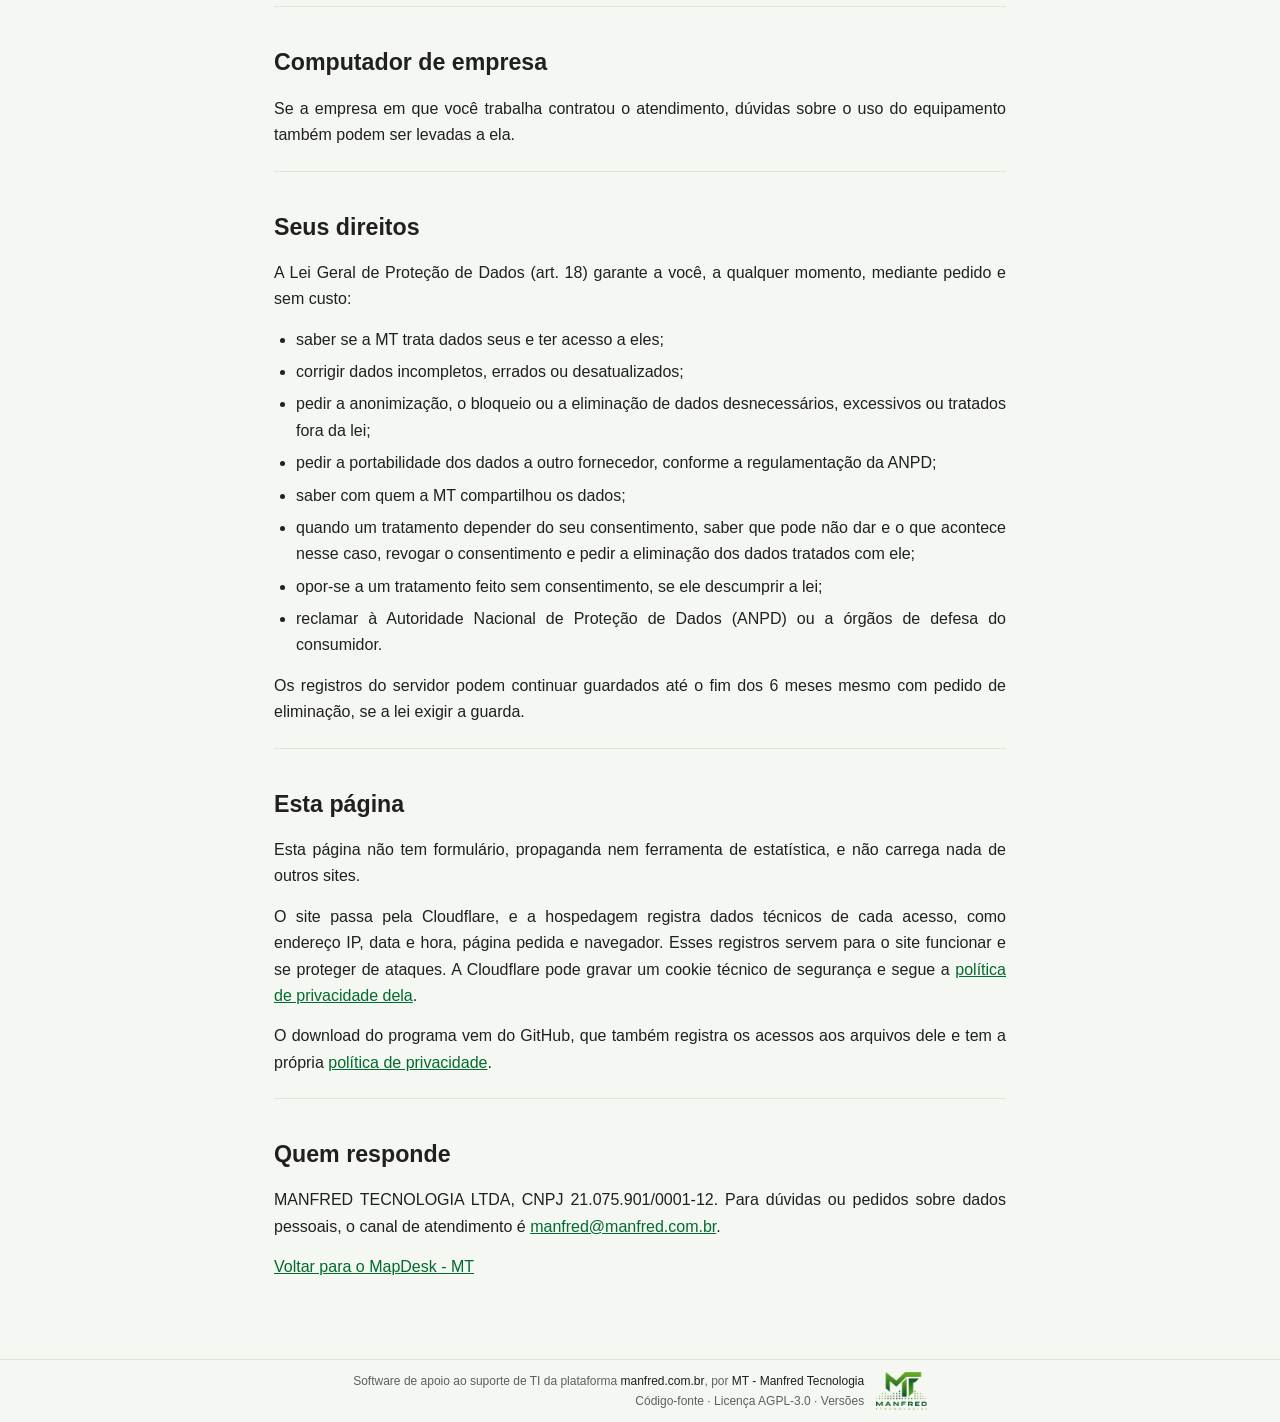
==== commit 1f7836a5: "Corrige os apontamentos da revisao do portao A pagina dizia sem limite que o servidor nao grava a te" ====
--- a/public/privacidade.html
+++ b/public/privacidade.html
@@ -4,7 +4,7 @@
 <meta charset="utf-8">
 <meta name="viewport" content="width=device-width, initial-scale=1">
 <title>Privacidade - MapDesk - MT</title>
-<meta name="description" content="O que o MapDesk - MT, o servidor da MT e esta página fazem com dados: o servidor registra ID, IP e horário do cadastro e das trocas de IP, e IP e horário das sessões por repasse. Ele não grava a tela, e o técnico só grava com combinado por escrito.">
+<meta name="description" content="O que o MapDesk - MT, o servidor da MT e esta página fazem com dados: o servidor registra ID, IP e horário do cadastro e das trocas de IP, e IP e horário das sessões por repasse. Não há gravação de tela configurada no servidor, e o técnico só grava com combinado por escrito.">
 <link rel="icon" type="image/png" href="imagens/mapdesk.png">
 <link rel="canonical" href="https://mapdesk.manfred.com.br/privacidade.html">
 <link rel="stylesheet" href="css/site.css">
@@ -16,12 +16,12 @@
 <header class="topo">
   <a href="./"><img class="topo__simbolo" src="imagens/mapdesk.png" alt="MapDesk - MT, página inicial" width="56" height="56"></a>
   <h1>Privacidade</h1>
-  <p class="topo__frase">O servidor da MT registra dados da conexão para ligar o técnico ao seu computador e não grava a tela. O técnico só grava um atendimento com combinado prévio por escrito. Esta página não tem formulário, propaganda nem ferramenta de estatística.</p>
+  <p class="topo__frase">O servidor da MT registra dados da conexão para ligar o técnico ao seu computador, sem gravação de tela configurada nele. O técnico só grava um atendimento com combinado prévio por escrito. Esta página não tem formulário, propaganda nem ferramenta de estatística.</p>
 </header>
 
 <section>
   <h2>O servidor da MT</h2>
-  <p>O servidor da MT registra o ID, o IP e o horário do cadastro e das trocas de IP de cada computador, com o identificador e a chave pública do aparelho, e o IP, o horário e um identificador das sessões que passam pelo repasse. Esses registros ficam guardados por até 6 meses. O banco do servidor guarda também o ID, o identificador e a chave pública do aparelho, a data do cadastro e o último IP de cada computador, sem exclusão automática, e esses dados não seguem o limite de 6 meses. Você pode pedir a exclusão pelo canal indicado nesta página. Têm acesso a esses dados a MT e o suporte técnico do provedor de hospedagem, que tem acesso de administrador à máquina. A MT ainda confere com o provedor de onde esse suporte acessa, e isso pode incluir outro país. O servidor não grava a tela nem o conteúdo do atendimento.</p>
+  <p>O servidor da MT registra o ID, o IP e o horário do cadastro e das trocas de IP de cada computador, com o identificador e a chave pública do aparelho, e o IP, o horário e um identificador das sessões que passam pelo repasse. Esses registros ficam guardados por até 6 meses. O banco do servidor guarda também o ID, o identificador e a chave pública do aparelho, a data do cadastro e o último IP de cada computador, sem exclusão automática, e esses dados não seguem o limite de 6 meses. Você pode pedir a exclusão pelo canal indicado nesta página. Têm acesso a esses dados a MT e o suporte técnico do provedor de hospedagem, que tem acesso de administrador à máquina. A MT ainda confere com o provedor de onde esse suporte acessa, e isso pode incluir outro país. A configuração do servidor não grava a tela nem o conteúdo do atendimento. Na conferência de 04/11/2026 não havia esse tipo de gravação nele, mas essa conferência não incluiu uma auditoria do código do servidor.</p>
   <p>A MT usa esses dados para o suporte remoto: achar o computador e ligar o do técnico ao seu. Os registros são guardados por cautela, pela regra de guarda de registros do Marco Civil da Internet (art. 15).</p>
   <p>Para montar a conexão, o programa também envia ao servidor um identificador do aparelho, a chave pública dele, a versão do programa, o tipo de rede e o endereço do computador na rede local.</p>
   <p>O servidor fica numa máquina da HostGator, em São Paulo.</p>
@@ -29,7 +29,7 @@
 
 <section>
   <h2>O programa</h2>
-  <p>O MapDesk - MT usa o servidor da MT (rustdesk.manfred.com.br) para ligar o seu computador ao do técnico, e a conexão pode ir direto entre os dois. Ao iniciar, ele também consulta servidores STUN públicos (Cloudflare, Google, Antisip e Nextcloud) para descobrir o endereço IPv6 do computador. Esses servidores podem ver o IP dele, mas não recebem a tela nem o conteúdo do atendimento. Ele vem configurado para não se cadastrar nos serviços da RustDesk, e o endereço do servidor não pode ser trocado.</p>
+  <p>O MapDesk - MT usa o servidor da MT (rustdesk.manfred.com.br) para ligar o seu computador ao do técnico, e a conexão pode ir direto entre os dois. Ao iniciar, ele também consulta servidores STUN públicos (Cloudflare, Google, Antisip e Nextcloud) para descobrir o endereço IPv6 do computador. Esses servidores podem ver o IP dele, mas não recebem a tela nem o conteúdo do atendimento. A licença do driver do monitor virtual, da Amyuni, prevê que uma página de anúncio pode aparecer ao usar esse monitor, e uma página assim seria um acesso a terceiro. Isso não aconteceu no nosso teste, mas não há garantia de que nunca aconteça. Ele vem configurado para não se cadastrar nos serviços da RustDesk, e o endereço do servidor não pode ser trocado.</p>
   <p>Durante o atendimento, depois que você aceita, o técnico vê a sua tela e pode usar o teclado e o mouse. Ele também recebe dados do computador, como o nome dele, o nome do usuário conectado, o sistema e a versão do programa. Esse aceite é o padrão, e a aprovação por clique pode ser mudada naquele computador, inclusive pelo técnico durante um atendimento aceito. Depois da mudança, quem tem uma senha válida entra sem esse aceite. Antes de aceitar, feche o que não tem a ver com o atendimento, como e-mails e documentos pessoais. Você pode encerrar a conexão a qualquer momento.</p>
   <p>O programa permite gravar a sessão no computador do técnico. A MT não usa a gravação automática, e o técnico só grava um atendimento depois de combinar por escrito com o cliente para que serve o vídeo, quem pode assistir e por quanto tempo ele fica guardado. A permissão de gravar vem ligada no programa, e quem está no computador atendido pode desligá-la nas configurações.</p>
   <p>As configurações e os registros do programa ficam no seu computador.</p>
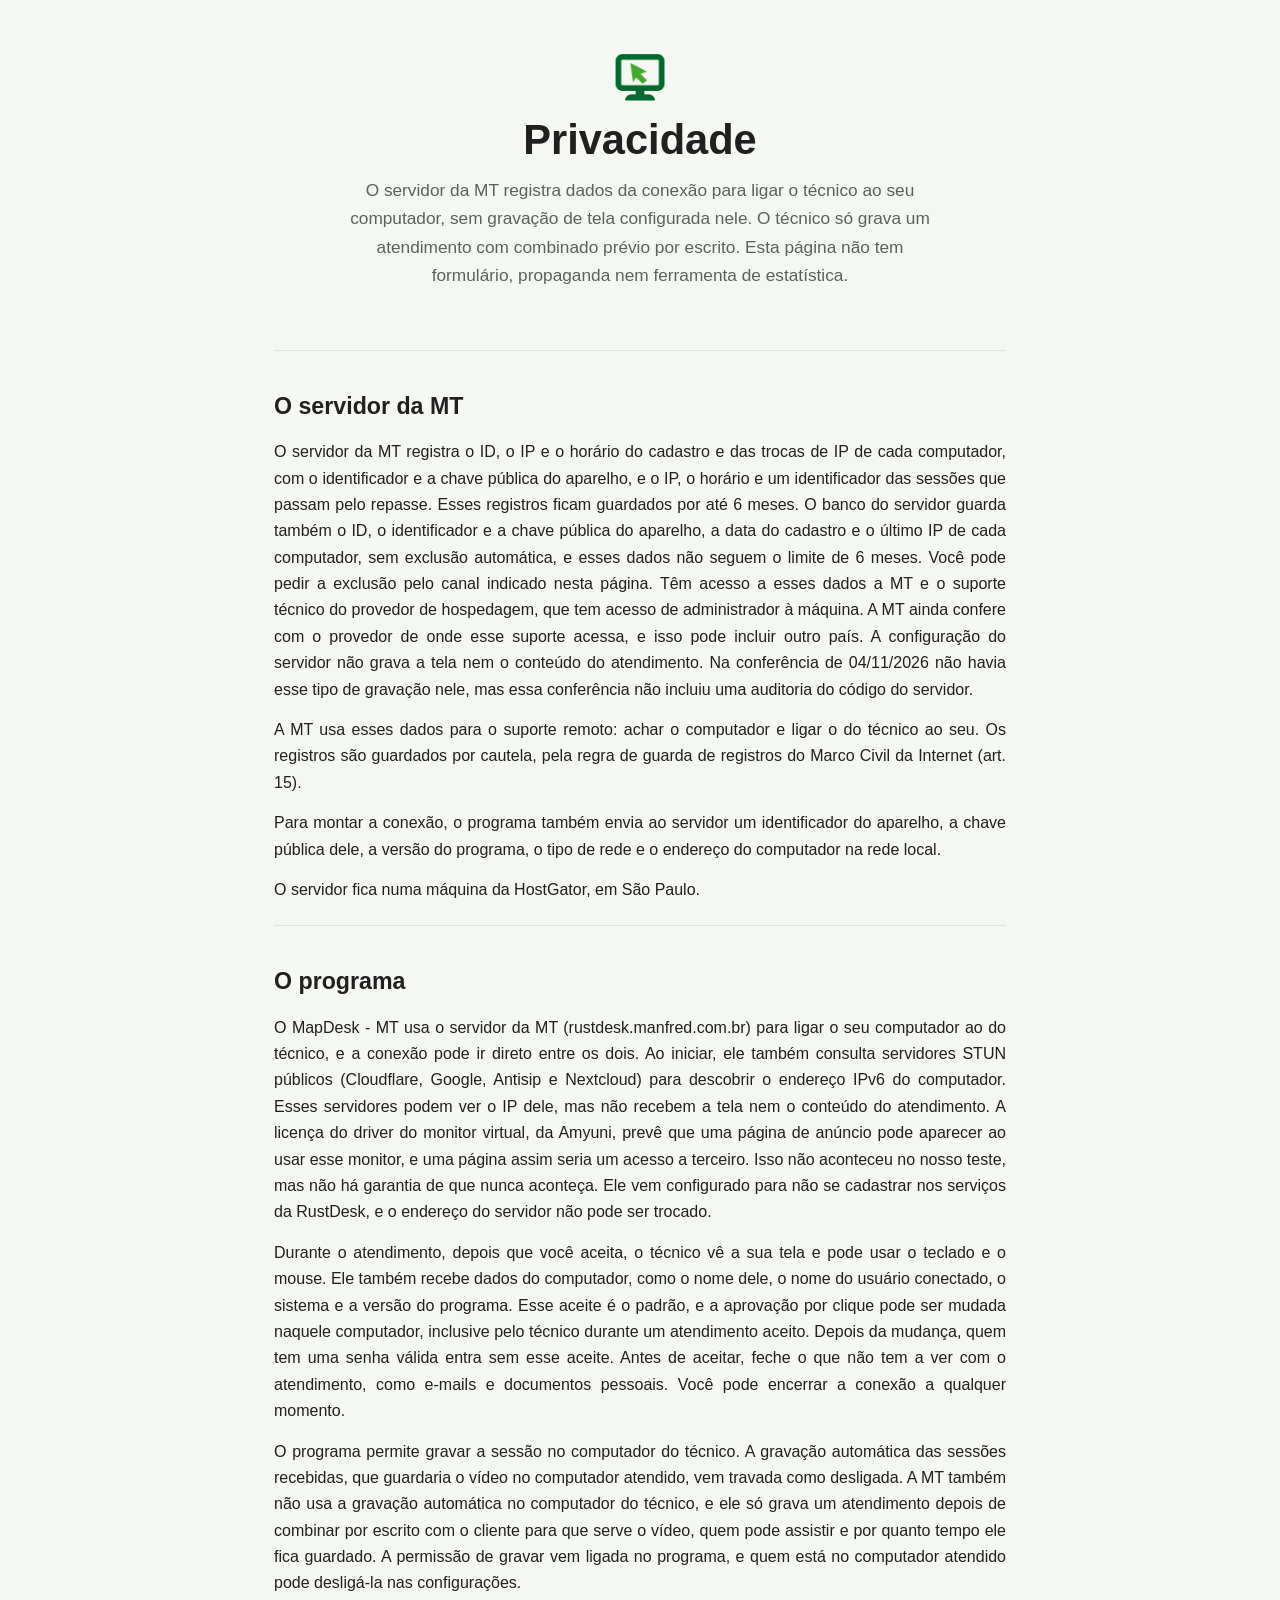
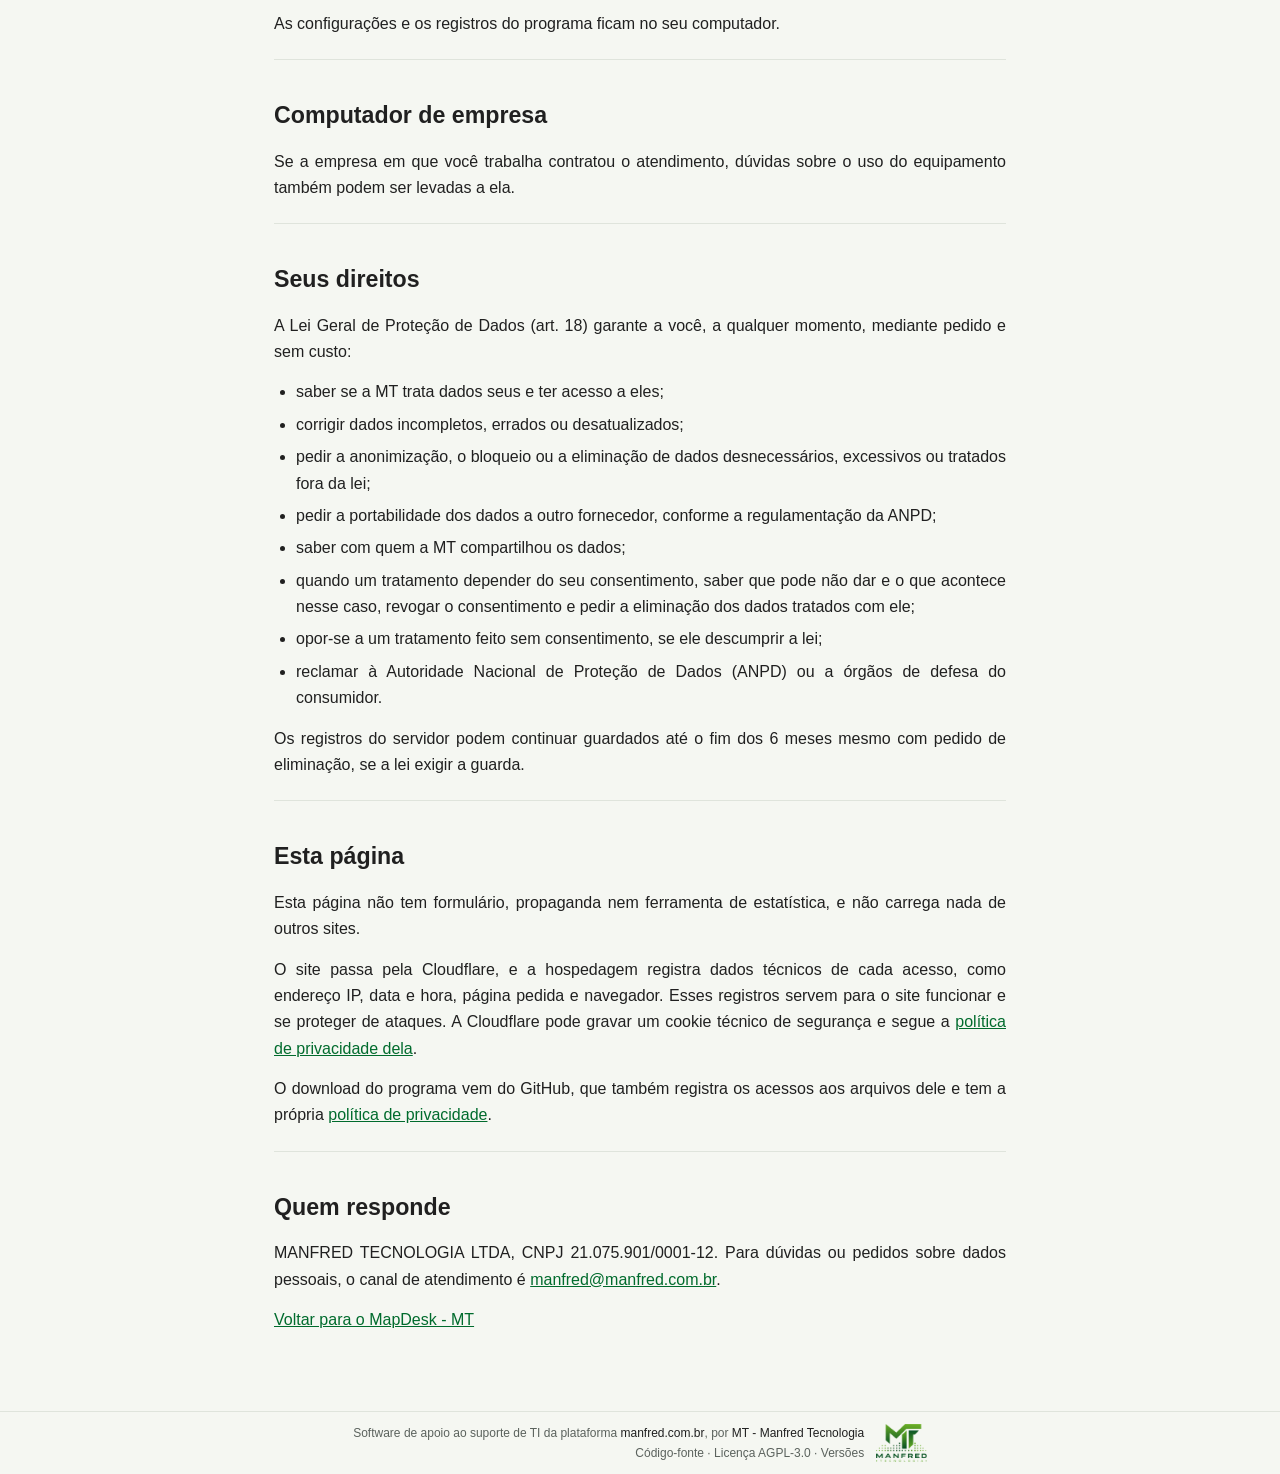
==== commit 2d16e9a5: "Trava desligada a gravacao automatica das sessoes recebidas A opcao guardaria toda sessao recebida n" ====
--- a/public/privacidade.html
+++ b/public/privacidade.html
@@ -31,7 +31,7 @@
   <h2>O programa</h2>
   <p>O MapDesk - MT usa o servidor da MT (rustdesk.manfred.com.br) para ligar o seu computador ao do técnico, e a conexão pode ir direto entre os dois. Ao iniciar, ele também consulta servidores STUN públicos (Cloudflare, Google, Antisip e Nextcloud) para descobrir o endereço IPv6 do computador. Esses servidores podem ver o IP dele, mas não recebem a tela nem o conteúdo do atendimento. A licença do driver do monitor virtual, da Amyuni, prevê que uma página de anúncio pode aparecer ao usar esse monitor, e uma página assim seria um acesso a terceiro. Isso não aconteceu no nosso teste, mas não há garantia de que nunca aconteça. Ele vem configurado para não se cadastrar nos serviços da RustDesk, e o endereço do servidor não pode ser trocado.</p>
   <p>Durante o atendimento, depois que você aceita, o técnico vê a sua tela e pode usar o teclado e o mouse. Ele também recebe dados do computador, como o nome dele, o nome do usuário conectado, o sistema e a versão do programa. Esse aceite é o padrão, e a aprovação por clique pode ser mudada naquele computador, inclusive pelo técnico durante um atendimento aceito. Depois da mudança, quem tem uma senha válida entra sem esse aceite. Antes de aceitar, feche o que não tem a ver com o atendimento, como e-mails e documentos pessoais. Você pode encerrar a conexão a qualquer momento.</p>
-  <p>O programa permite gravar a sessão no computador do técnico. A MT não usa a gravação automática, e o técnico só grava um atendimento depois de combinar por escrito com o cliente para que serve o vídeo, quem pode assistir e por quanto tempo ele fica guardado. A permissão de gravar vem ligada no programa, e quem está no computador atendido pode desligá-la nas configurações.</p>
+  <p>O programa permite gravar a sessão no computador do técnico. A gravação automática das sessões recebidas, que guardaria o vídeo no computador atendido, vem travada como desligada. A MT também não usa a gravação automática no computador do técnico, e ele só grava um atendimento depois de combinar por escrito com o cliente para que serve o vídeo, quem pode assistir e por quanto tempo ele fica guardado. A permissão de gravar vem ligada no programa, e quem está no computador atendido pode desligá-la nas configurações.</p>
   <p>As configurações e os registros do programa ficam no seu computador.</p>
 </section>
 
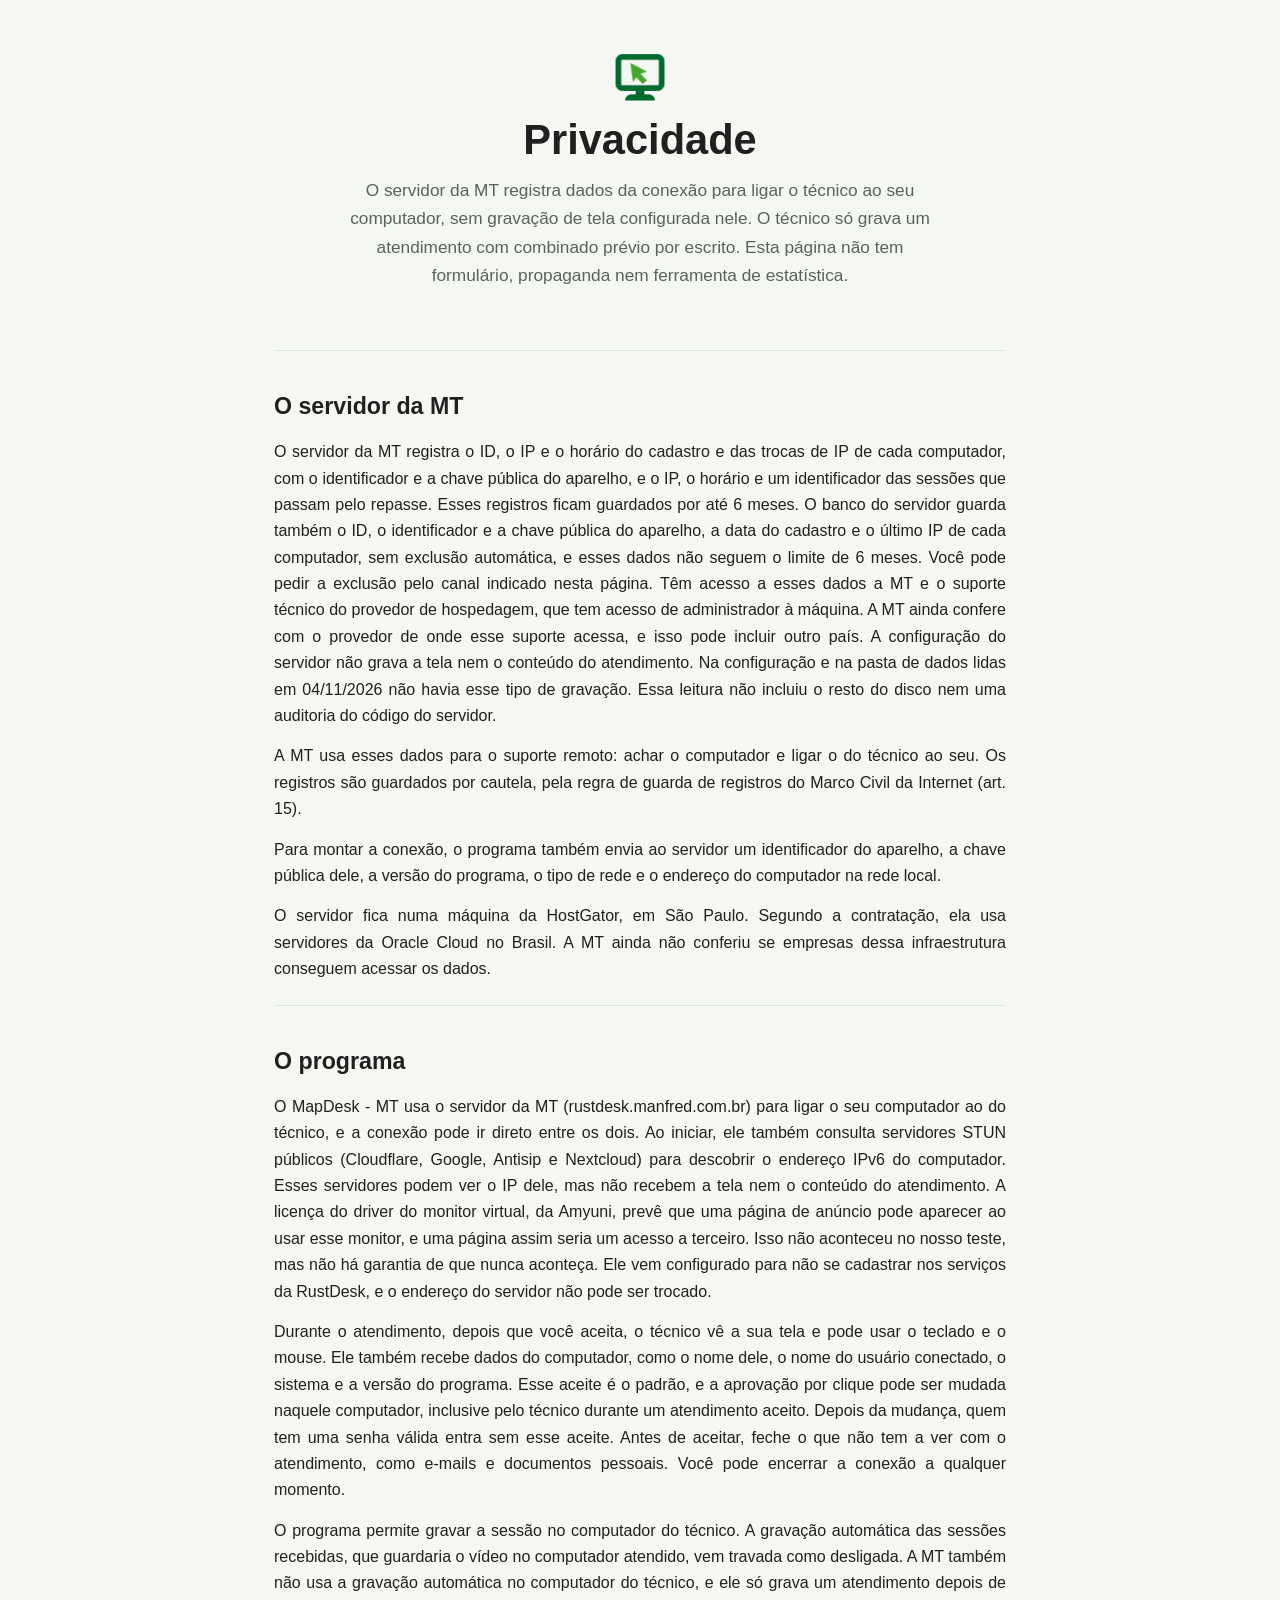
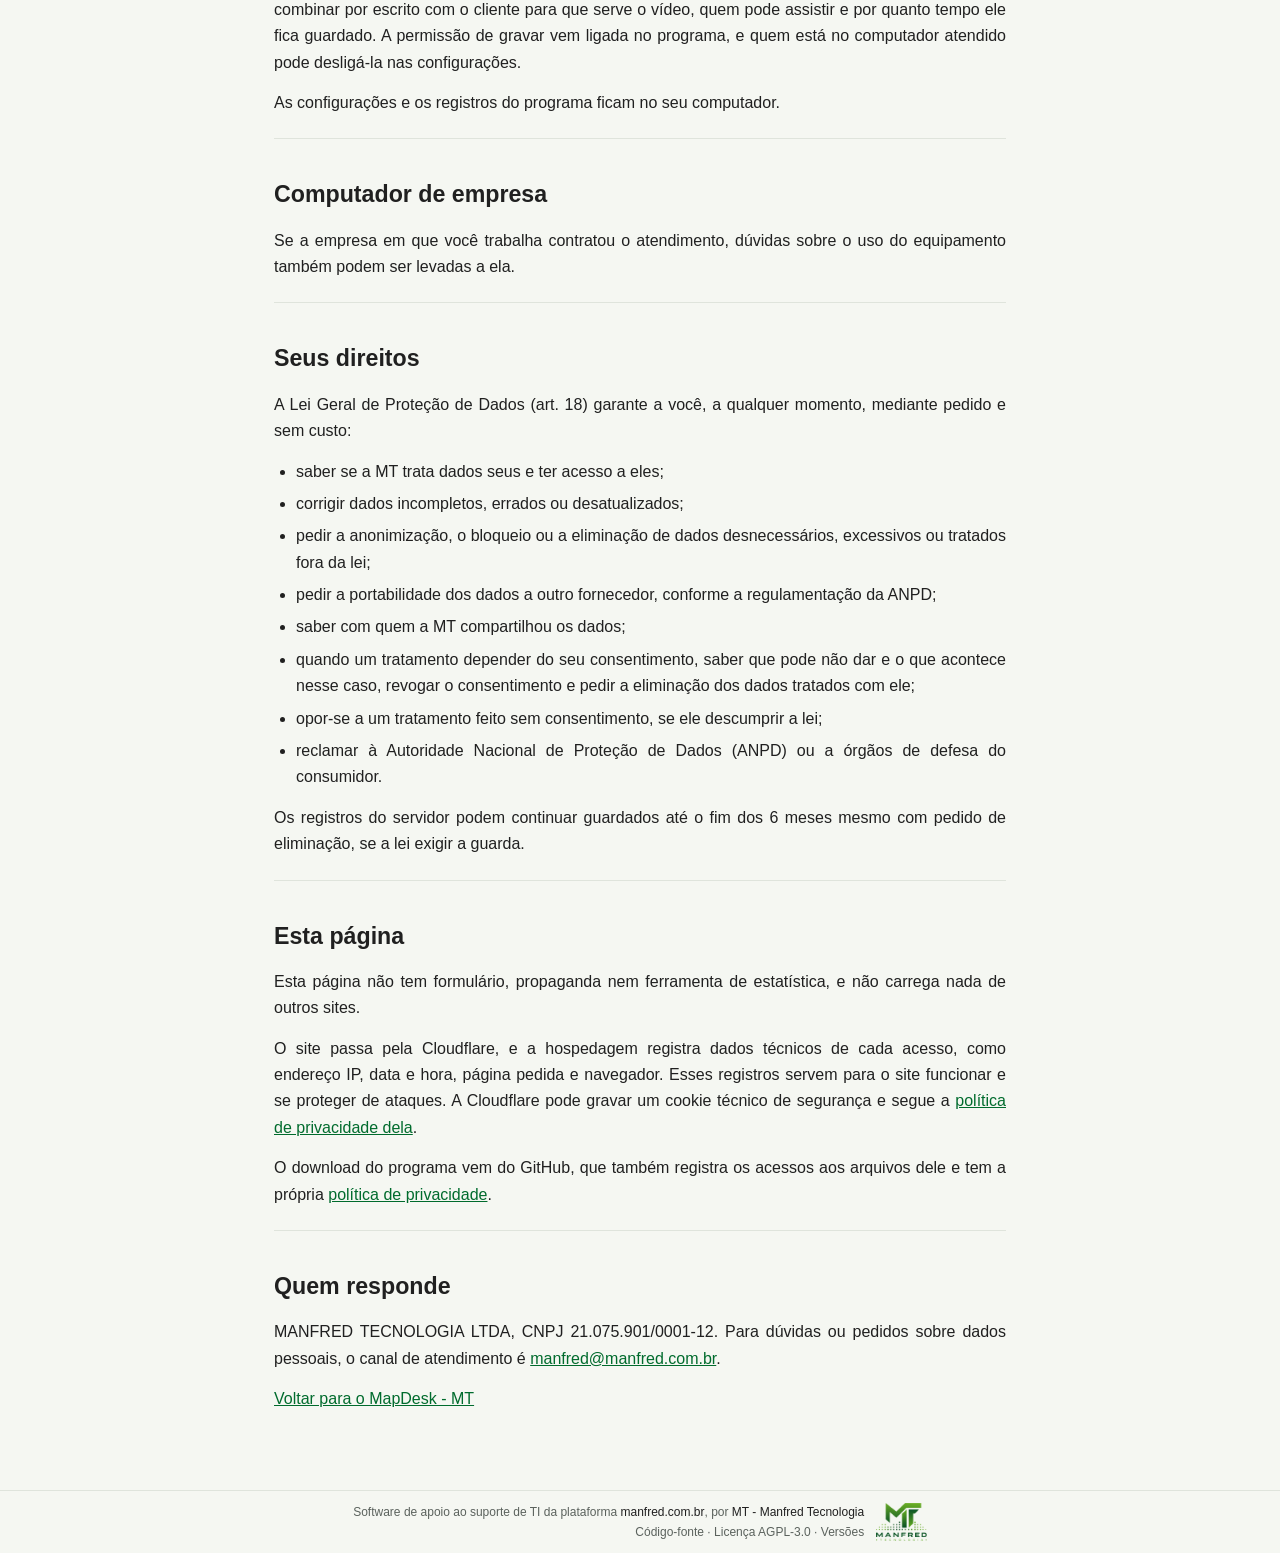
==== commit f7a37e45: "Corrige os apontamentos da segunda revisao do portao A pagina deixa de sugerir que a conferencia cob" ====
--- a/public/privacidade.html
+++ b/public/privacidade.html
@@ -21,10 +21,10 @@
 
 <section>
   <h2>O servidor da MT</h2>
-  <p>O servidor da MT registra o ID, o IP e o horário do cadastro e das trocas de IP de cada computador, com o identificador e a chave pública do aparelho, e o IP, o horário e um identificador das sessões que passam pelo repasse. Esses registros ficam guardados por até 6 meses. O banco do servidor guarda também o ID, o identificador e a chave pública do aparelho, a data do cadastro e o último IP de cada computador, sem exclusão automática, e esses dados não seguem o limite de 6 meses. Você pode pedir a exclusão pelo canal indicado nesta página. Têm acesso a esses dados a MT e o suporte técnico do provedor de hospedagem, que tem acesso de administrador à máquina. A MT ainda confere com o provedor de onde esse suporte acessa, e isso pode incluir outro país. A configuração do servidor não grava a tela nem o conteúdo do atendimento. Na conferência de 04/11/2026 não havia esse tipo de gravação nele, mas essa conferência não incluiu uma auditoria do código do servidor.</p>
+  <p>O servidor da MT registra o ID, o IP e o horário do cadastro e das trocas de IP de cada computador, com o identificador e a chave pública do aparelho, e o IP, o horário e um identificador das sessões que passam pelo repasse. Esses registros ficam guardados por até 6 meses. O banco do servidor guarda também o ID, o identificador e a chave pública do aparelho, a data do cadastro e o último IP de cada computador, sem exclusão automática, e esses dados não seguem o limite de 6 meses. Você pode pedir a exclusão pelo canal indicado nesta página. Têm acesso a esses dados a MT e o suporte técnico do provedor de hospedagem, que tem acesso de administrador à máquina. A MT ainda confere com o provedor de onde esse suporte acessa, e isso pode incluir outro país. A configuração do servidor não grava a tela nem o conteúdo do atendimento. Na configuração e na pasta de dados lidas em 04/11/2026 não havia esse tipo de gravação. Essa leitura não incluiu o resto do disco nem uma auditoria do código do servidor.</p>
   <p>A MT usa esses dados para o suporte remoto: achar o computador e ligar o do técnico ao seu. Os registros são guardados por cautela, pela regra de guarda de registros do Marco Civil da Internet (art. 15).</p>
   <p>Para montar a conexão, o programa também envia ao servidor um identificador do aparelho, a chave pública dele, a versão do programa, o tipo de rede e o endereço do computador na rede local.</p>
-  <p>O servidor fica numa máquina da HostGator, em São Paulo.</p>
+  <p>O servidor fica numa máquina da HostGator, em São Paulo. Segundo a contratação, ela usa servidores da Oracle Cloud no Brasil. A MT ainda não conferiu se empresas dessa infraestrutura conseguem acessar os dados.</p>
 </section>
 
 <section>
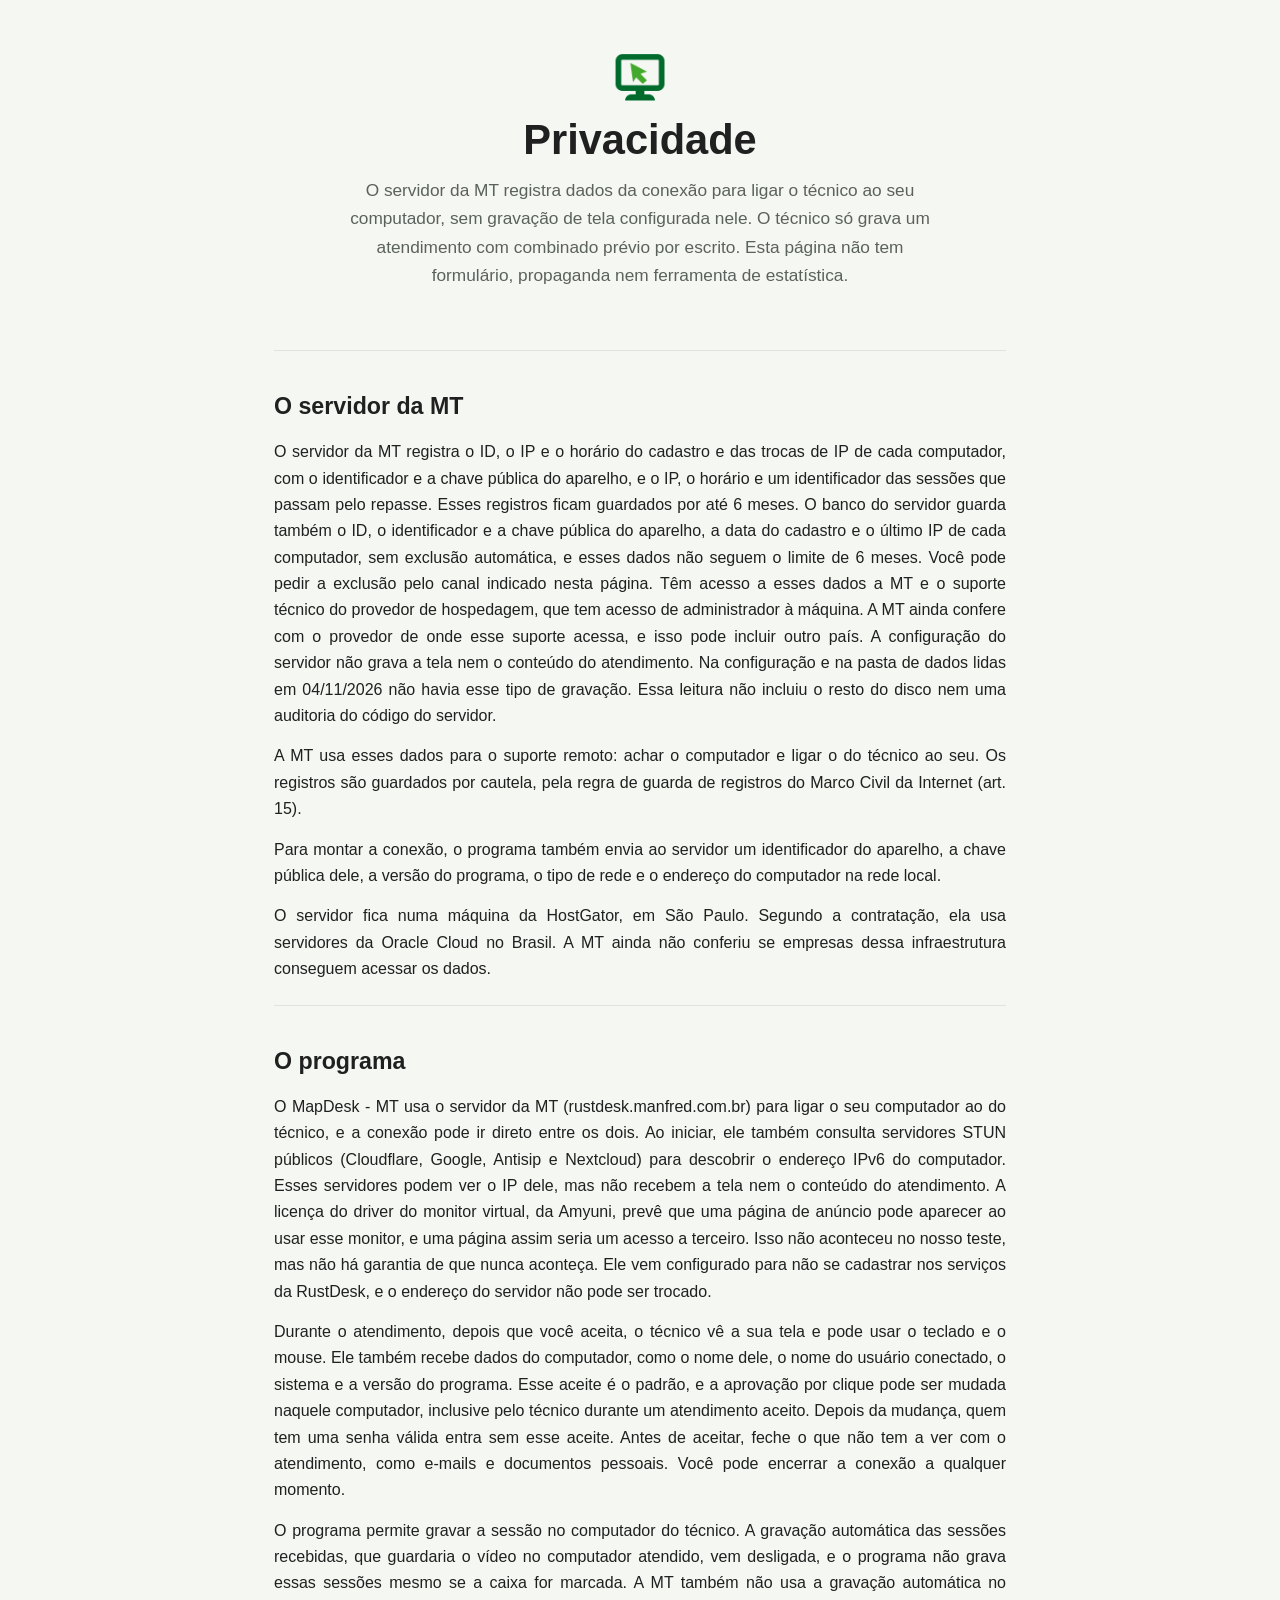
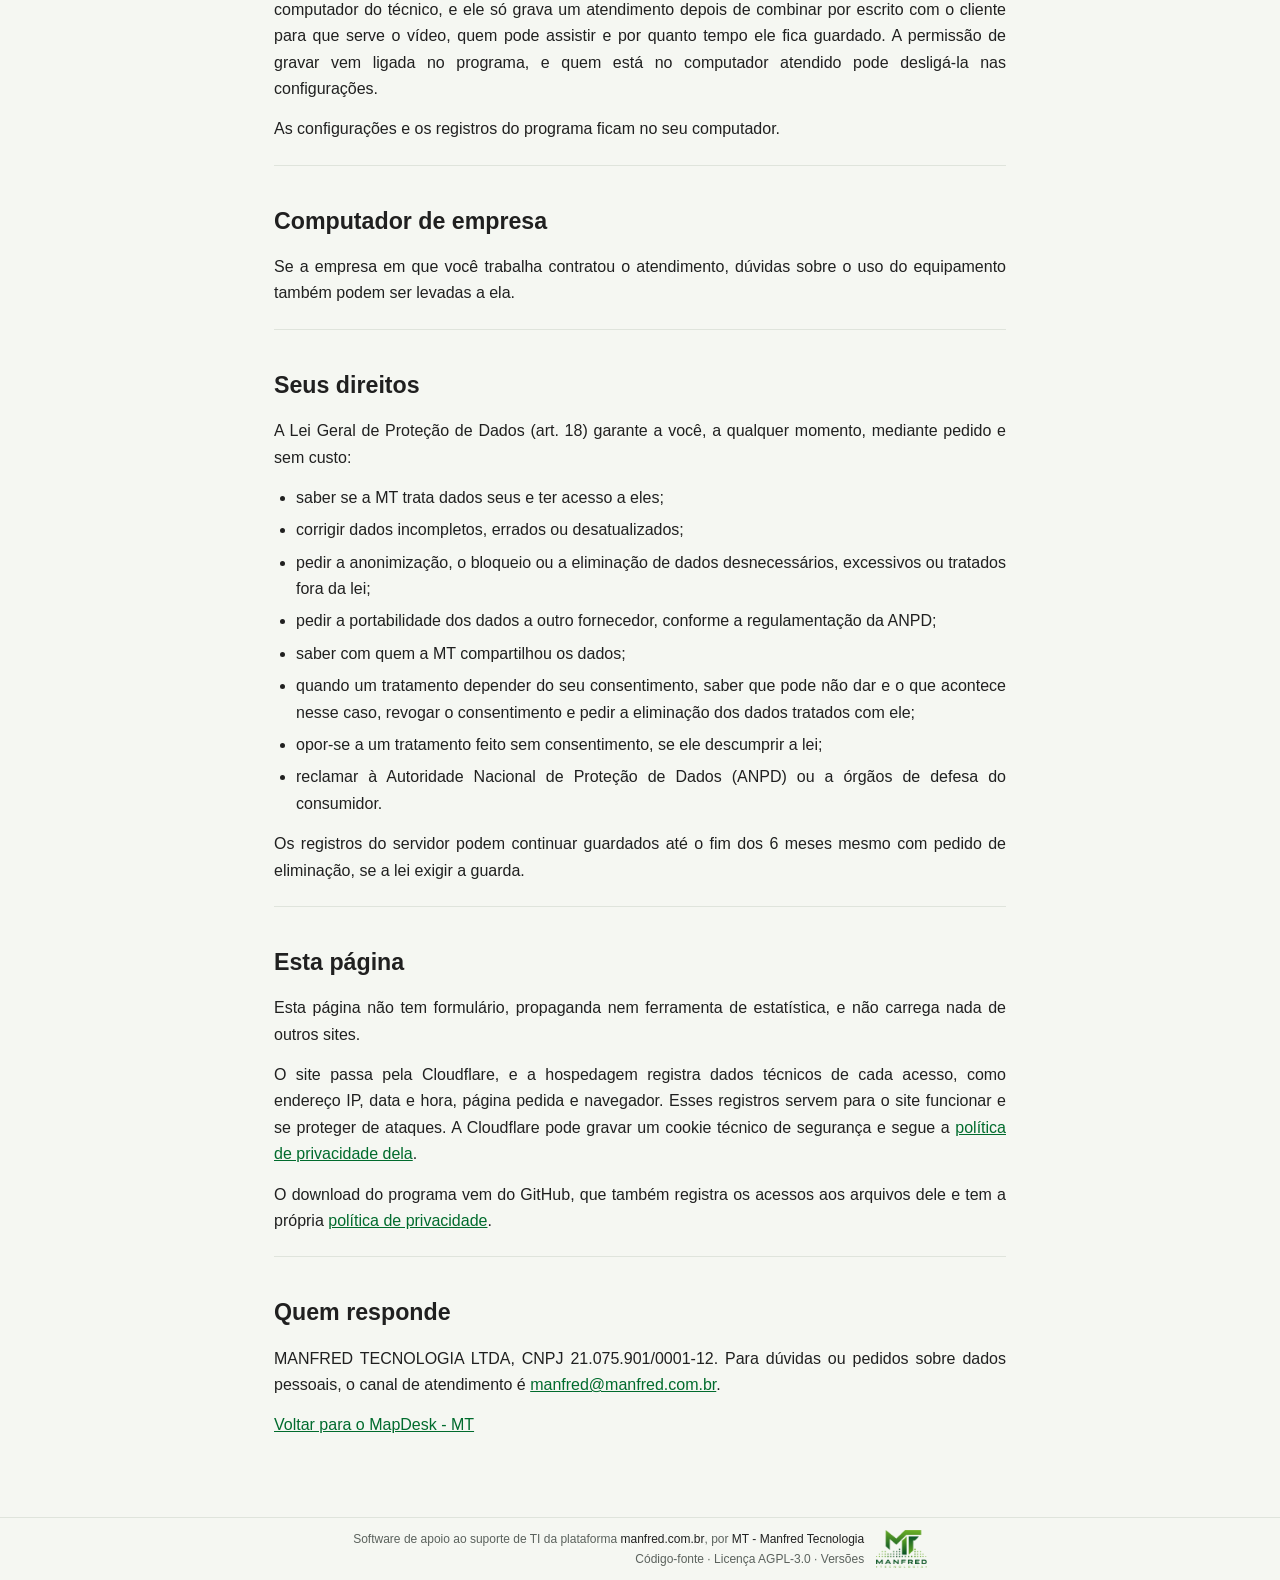
==== commit f32e8b25: "Registra os testes de 05/11 e a caixa da gravacao recebida No teste do Manfred, a instalacao convive" ====
--- a/public/privacidade.html
+++ b/public/privacidade.html
@@ -31,7 +31,7 @@
   <h2>O programa</h2>
   <p>O MapDesk - MT usa o servidor da MT (rustdesk.manfred.com.br) para ligar o seu computador ao do técnico, e a conexão pode ir direto entre os dois. Ao iniciar, ele também consulta servidores STUN públicos (Cloudflare, Google, Antisip e Nextcloud) para descobrir o endereço IPv6 do computador. Esses servidores podem ver o IP dele, mas não recebem a tela nem o conteúdo do atendimento. A licença do driver do monitor virtual, da Amyuni, prevê que uma página de anúncio pode aparecer ao usar esse monitor, e uma página assim seria um acesso a terceiro. Isso não aconteceu no nosso teste, mas não há garantia de que nunca aconteça. Ele vem configurado para não se cadastrar nos serviços da RustDesk, e o endereço do servidor não pode ser trocado.</p>
   <p>Durante o atendimento, depois que você aceita, o técnico vê a sua tela e pode usar o teclado e o mouse. Ele também recebe dados do computador, como o nome dele, o nome do usuário conectado, o sistema e a versão do programa. Esse aceite é o padrão, e a aprovação por clique pode ser mudada naquele computador, inclusive pelo técnico durante um atendimento aceito. Depois da mudança, quem tem uma senha válida entra sem esse aceite. Antes de aceitar, feche o que não tem a ver com o atendimento, como e-mails e documentos pessoais. Você pode encerrar a conexão a qualquer momento.</p>
-  <p>O programa permite gravar a sessão no computador do técnico. A gravação automática das sessões recebidas, que guardaria o vídeo no computador atendido, vem travada como desligada. A MT também não usa a gravação automática no computador do técnico, e ele só grava um atendimento depois de combinar por escrito com o cliente para que serve o vídeo, quem pode assistir e por quanto tempo ele fica guardado. A permissão de gravar vem ligada no programa, e quem está no computador atendido pode desligá-la nas configurações.</p>
+  <p>O programa permite gravar a sessão no computador do técnico. A gravação automática das sessões recebidas, que guardaria o vídeo no computador atendido, vem desligada, e o programa não grava essas sessões mesmo se a caixa for marcada. A MT também não usa a gravação automática no computador do técnico, e ele só grava um atendimento depois de combinar por escrito com o cliente para que serve o vídeo, quem pode assistir e por quanto tempo ele fica guardado. A permissão de gravar vem ligada no programa, e quem está no computador atendido pode desligá-la nas configurações.</p>
   <p>As configurações e os registros do programa ficam no seu computador.</p>
 </section>
 
